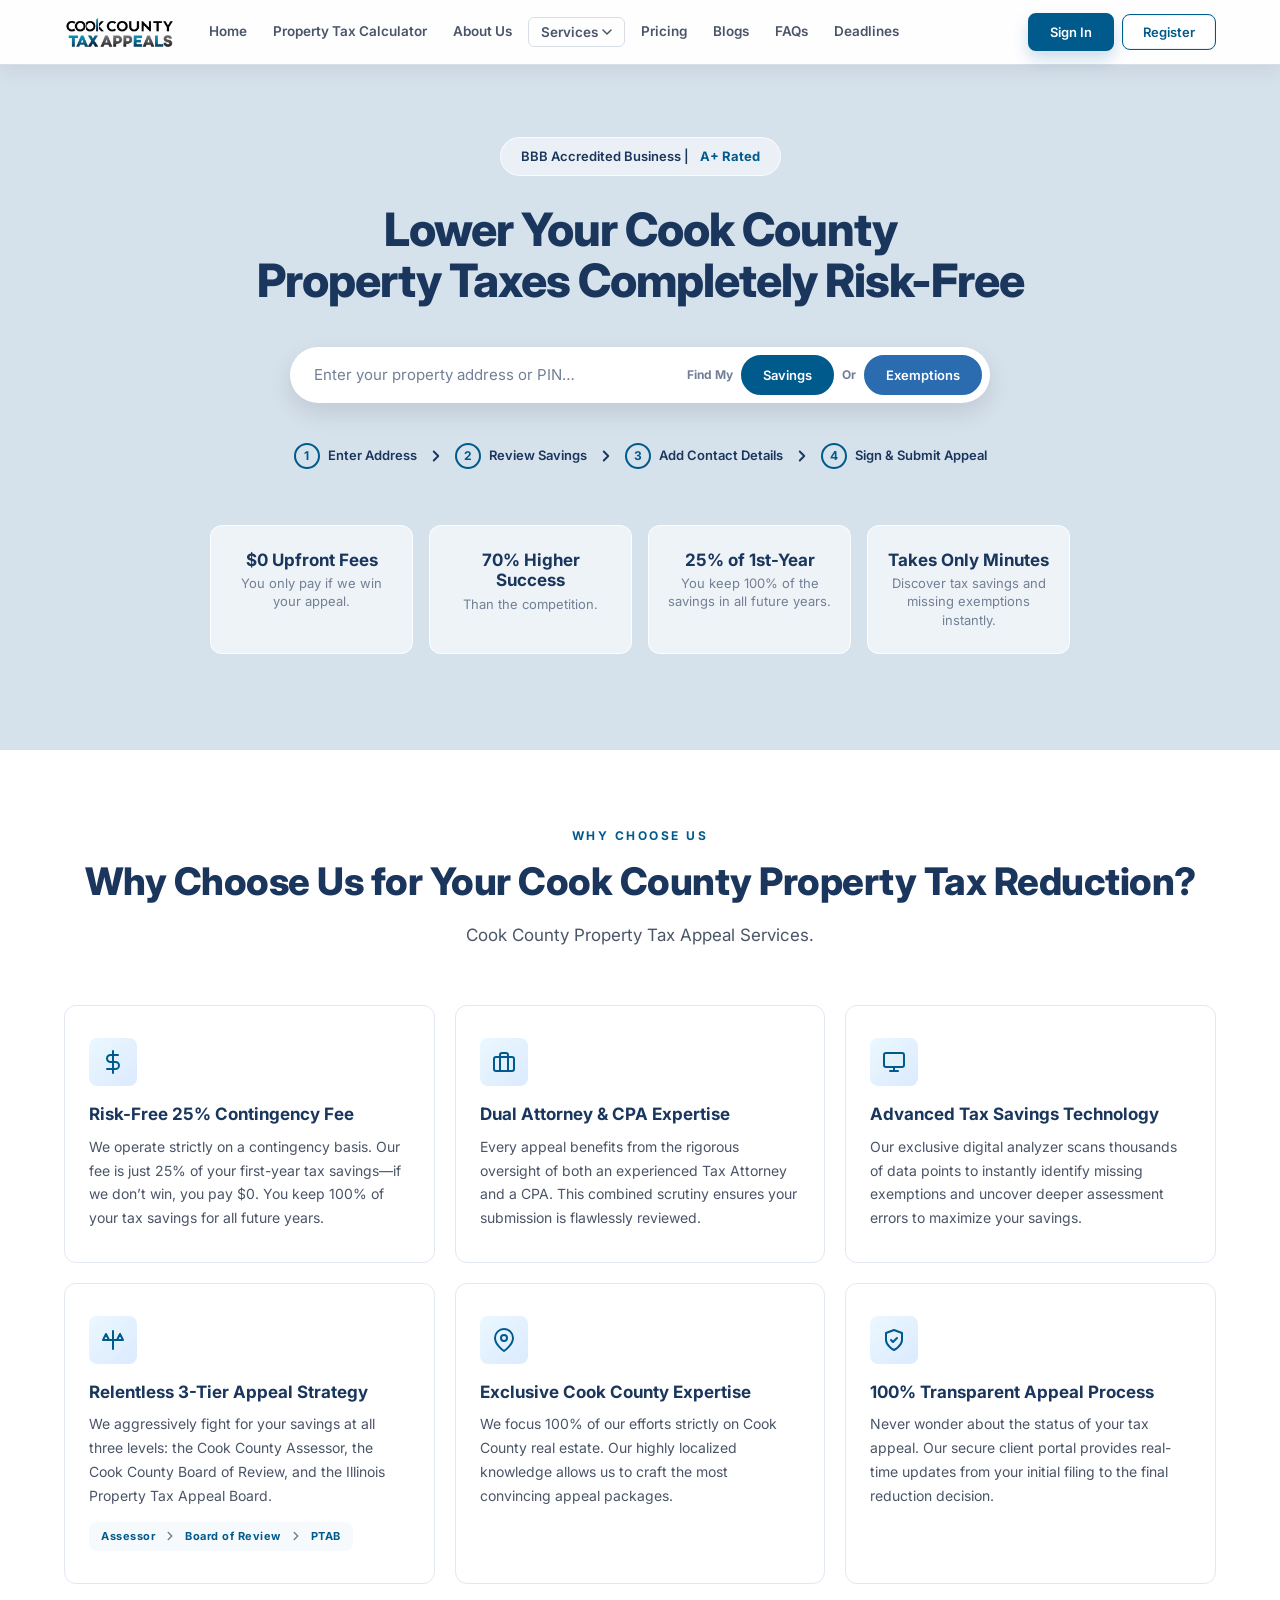
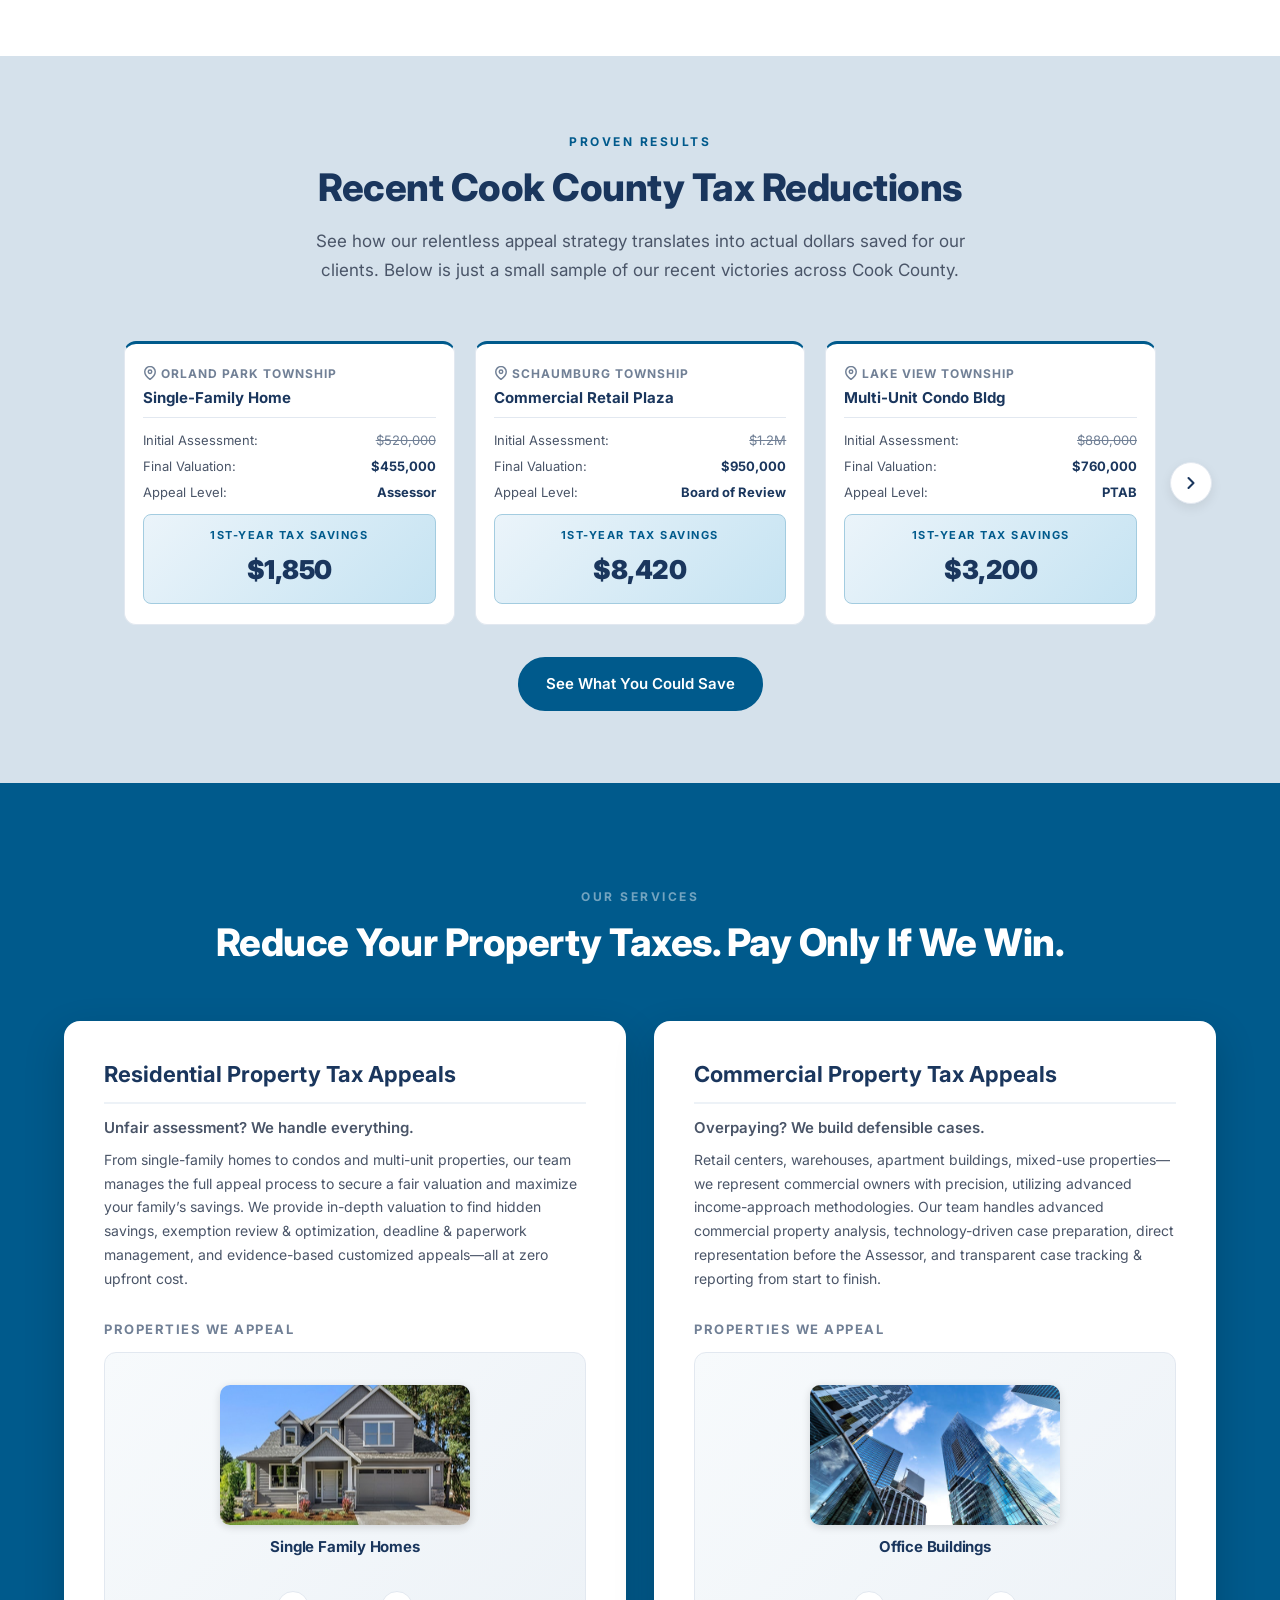
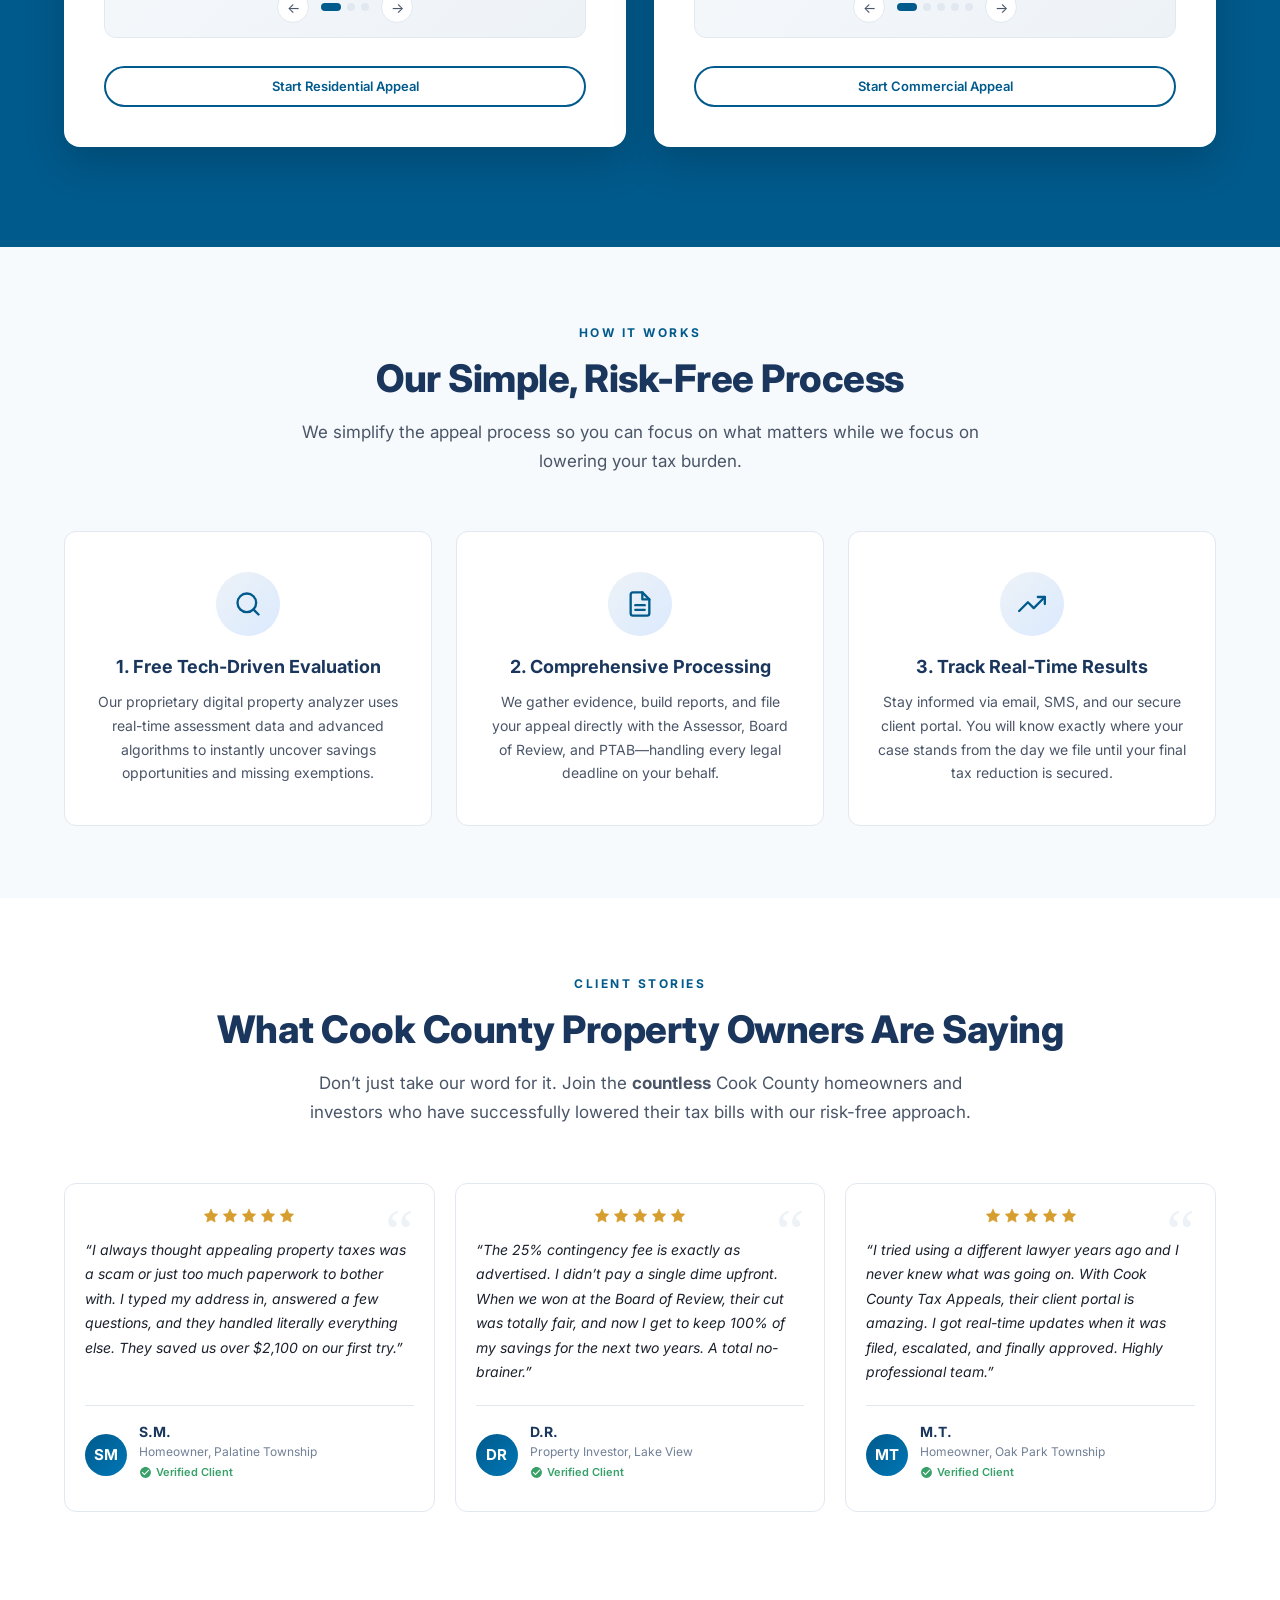
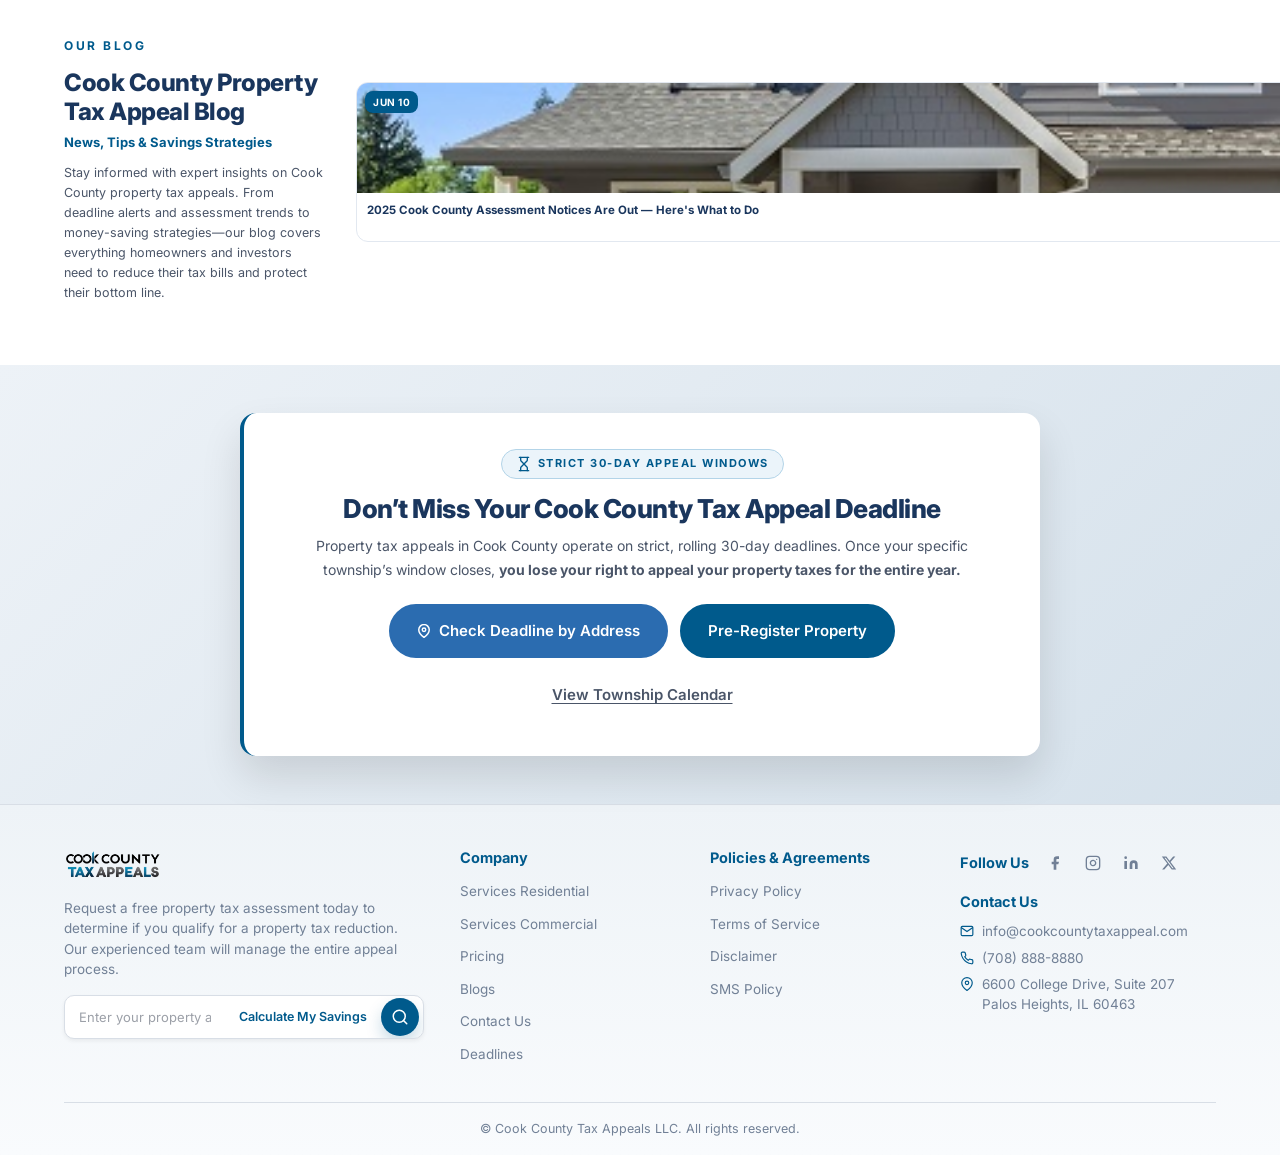
==== Home/HomePage.html @ b47c56a0 "Update homepage design and add new media/page folders" ====
<!DOCTYPE html>
<html lang="en">
<head>
  <meta charset="UTF-8">
  <meta name="viewport" content="width=device-width, initial-scale=1.0">
  <meta name="description" content="Cook County Tax Appeals LLC uses advanced technology and a 3-tier escalation process to secure maximum property tax reductions. Risk-free, 25% contingency fee.">
  <title>Cook County Property Tax Appeals | Risk-Free Tax Reductions</title>

  <!-- Inter font (distinct from DM Sans used on residential page) -->
  <link rel="preconnect" href="https://fonts.googleapis.com">
  <link rel="preconnect" href="https://fonts.gstatic.com" crossorigin>
  <link href="https://fonts.googleapis.com/css2?family=Inter:wght@400;500;600;700;800;900&display=swap" rel="stylesheet">
  <link rel="stylesheet" href="home.css">

  <script type="application/ld+json">
  {
    "@context": "https://schema.org",
    "@type": "LegalService",
    "name": "Cook County Tax Appeals LLC",
    "description": "Expert property tax appeal services exclusively for Cook County, Illinois. We reduce unfair property tax assessments using proprietary technology and a 3-tier appeal strategy.",
    "areaServed": {
      "@type": "AdministrativeArea",
      "name": "Cook County, Illinois"
    },
    "priceRange": "$0 Upfront (25% Contingency)",
    "telephone": "(708) 888-8880",
    "address": {
      "@type": "PostalAddress",
      "streetAddress": "6600 College Drive, Suite 207",
      "addressLocality": "Palos Heights",
      "addressRegion": "IL",
      "postalCode": "60463"
    }
  }
  </script>
</head>
<body>

  <!-- ═══ NAVBAR ═══ -->
  <header class="navbar" id="navbar">
    <div class="navbar-inner">
      <a href="https://www.cookcountytaxappeal.com/" class="navbar-logo">
        <img src="../media/CCTA.webp" alt="Cook County Tax Appeals" />
      </a>
      <button class="navbar-toggle" id="navToggle" aria-label="Toggle navigation">
        <span></span><span></span><span></span>
      </button>
      <nav class="navbar-nav" id="navMenu">
        <a href="https://www.cookcountytaxappeal.com/" class="nav-link">Home</a>
        <a href="https://www.cookcountytaxappeal.com/property-tax-calculator" class="nav-link">Property Tax Calculator</a>
        <a href="https://www.cookcountytaxappeal.com/cook-county-tax-appeal-about-us" class="nav-link">About Us</a>
        <div class="nav-dropdown">
          <button class="nav-link nav-link--dropdown">Services <svg width="10" height="6" viewBox="0 0 10 6" fill="none"><path d="M1 1L5 5L9 1" stroke="currentColor" stroke-width="1.5" stroke-linecap="round" stroke-linejoin="round"/></svg></button>
          <div class="dropdown-menu">
            <a href="https://www.cookcountytaxappeal.com/cook-county-tax-appeal-services-residential">Residential</a>
            <a href="https://www.cookcountytaxappeal.com/cook-county-tax-appeal-services-commercial">Commercial</a>
          </div>
        </div>
        <a href="https://www.cookcountytaxappeal.com/no-upfront-cost-tax-appeals" class="nav-link">Pricing</a>
        <a href="https://www.cookcountytaxappeal.com/property-tax-appeal-blogs" class="nav-link">Blogs</a>
        <a href="https://www.cookcountytaxappeal.com/cook-county-tax-appeal-faqs" class="nav-link">FAQs</a>
        <a href="https://www.cookcountytaxappeal.com/cook-county-property-tax-appeal-deadlines" class="nav-link">Deadlines</a>
      </nav>
      <div class="navbar-auth">
        <a href="https://www.cookcountytaxappeal.com/?auth=login" class="btn btn-signin">Sign In</a>
        <a href="https://www.cookcountytaxappeal.com/appeal" class="btn btn-register">Register</a>
      </div>
    </div>
  </header>

  <main>

    <!-- ═══ HERO ═══ -->
    <section class="hero" aria-labelledby="hero-heading">
      <div class="container">
        <div class="trust-badge">
          BBB Accredited Business&nbsp;|&nbsp;<strong>A+ Rated</strong>
        </div>

        <h1 id="hero-heading">Lower Your Cook County<br>Property Taxes Completely Risk-Free </h1>

        <div class="search-bar">
          <input type="text" placeholder="Enter your property address or PIN…" aria-label="Enter property address or PIN">
          <span class="divider">Find My</span>
          <button class="btn btn-primary" aria-label="Find Savings">Savings</button>
          <span class="divider">Or</span>
          <button class="btn btn-secondary" aria-label="Find Exemptions">Exemptions</button>
        </div>

        <div class="how-it-works-row">
          <div class="step-item"><div class="step-num">1</div> Enter Address</div>
          <div class="step-arrow" aria-hidden="true"><svg width="18" height="18" viewBox="0 0 24 24" fill="none" stroke="currentColor" stroke-width="2.5" stroke-linecap="round" stroke-linejoin="round"><path d="m9 6 6 6-6 6"/></svg></div>
          <div class="step-item"><div class="step-num">2</div> Review Savings</div>
          <div class="step-arrow" aria-hidden="true"><svg width="18" height="18" viewBox="0 0 24 24" fill="none" stroke="currentColor" stroke-width="2.5" stroke-linecap="round" stroke-linejoin="round"><path d="m9 6 6 6-6 6"/></svg></div>
          <div class="step-item"><div class="step-num">3</div> Add Contact Details</div>
          <div class="step-arrow" aria-hidden="true"><svg width="18" height="18" viewBox="0 0 24 24" fill="none" stroke="currentColor" stroke-width="2.5" stroke-linecap="round" stroke-linejoin="round"><path d="m9 6 6 6-6 6"/></svg></div>
          <div class="step-item"><div class="step-num">4</div> Sign &amp; Submit Appeal</div>
        </div>

        <div class="hero-stats">
          <div class="stat-card">
            <h3>$0 Upfront Fees</h3>
            <p>You only pay if we win your appeal.</p>
          </div>
          <div class="stat-card">
            <h3>70% Higher Success</h3>
            <p>Than the competition.</p>
          </div>
          <div class="stat-card">
            <h3>25% of 1st-Year</h3>
            <p>You keep 100% of the savings in all future years.</p>
          </div>
          <div class="stat-card">
            <h3>Takes Only Minutes</h3>
            <p>Discover tax savings and missing exemptions instantly.</p>
          </div>
        </div>
      </div>
    </section>


    <!-- ═══ WHY CHOOSE US ═══ -->
    <section class="why-section section-padding" aria-labelledby="why-heading">
      <div class="container">
        <div class="section-header text-center">
          <div class="section-label">Why Choose Us</div>
          <h2 id="why-heading" class="section-title">Why Choose Us for Your Cook County Property Tax Reduction?</h2>
          <p class="section-subtitle">Cook County Property Tax Appeal Services.</p>
        </div>

        <div class="features-grid">
          <article class="feature-card fade-up">
            <div class="feature-icon"><svg xmlns="http://www.w3.org/2000/svg" width="24" height="24" viewBox="0 0 24 24" fill="none" stroke="currentColor" stroke-width="2" stroke-linecap="round" stroke-linejoin="round"><line x1="12" y1="1" x2="12" y2="23"/><path d="M17 5H9.5a3.5 3.5 0 0 0 0 7h5a3.5 3.5 0 0 1 0 7H6"/></svg></div>
            <h3>Risk-Free 25% Contingency Fee</h3>
            <p>We operate strictly on a contingency basis. Our fee is just 25% of your first-year tax savings—if we don’t win, you pay $0. You keep 100% of your tax savings for all future years.</p>
          </article>

          <article class="feature-card fade-up">
            <div class="feature-icon"><svg xmlns="http://www.w3.org/2000/svg" width="24" height="24" viewBox="0 0 24 24" fill="none" stroke="currentColor" stroke-width="2" stroke-linecap="round" stroke-linejoin="round"><rect x="2" y="7" width="20" height="14" rx="2" ry="2"/><path d="M16 21V5a2 2 0 0 0-2-2h-4a2 2 0 0 0-2 2v16"/></svg></div>
            <h3>Dual Attorney &amp; CPA Expertise</h3>
            <p>Every appeal benefits from the rigorous oversight of both an experienced Tax Attorney and a CPA. This combined scrutiny ensures your submission is flawlessly reviewed.</p>
          </article>

          <article class="feature-card fade-up">
            <div class="feature-icon"><svg xmlns="http://www.w3.org/2000/svg" width="24" height="24" viewBox="0 0 24 24" fill="none" stroke="currentColor" stroke-width="2" stroke-linecap="round" stroke-linejoin="round"><rect x="2" y="3" width="20" height="14" rx="2" ry="2"/><line x1="8" y1="21" x2="16" y2="21"/><line x1="12" y1="17" x2="12" y2="21"/></svg></div>
            <h3>Advanced Tax Savings Technology</h3>
            <p>Our exclusive digital analyzer scans thousands of data points to instantly identify missing exemptions and uncover deeper assessment errors to maximize your savings.</p>
          </article>

          <article class="feature-card fade-up">
            <div class="feature-icon"><svg xmlns="http://www.w3.org/2000/svg" width="24" height="24" viewBox="0 0 24 24" fill="none" stroke="currentColor" stroke-width="2" stroke-linecap="round" stroke-linejoin="round"><path d="M12 3v18"/><path d="M5 12H2l3-6 3 6H5z"/><path d="M19 12h-3l3-6 3 6h-3z"/><path d="M5 12h14"/></svg></div>
            <h3>Relentless 3-Tier Appeal Strategy</h3>
            <p>We aggressively fight for your savings at all three levels: the Cook County Assessor, the Cook County Board of Review, and the Illinois Property Tax Appeal Board.</p>
            <div class="tier-tag">Assessor <span class="arrow"><svg xmlns="http://www.w3.org/2000/svg" width="14" height="14" viewBox="0 0 24 24" fill="none" stroke="currentColor" stroke-width="2.5" stroke-linecap="round" stroke-linejoin="round" style="display:inline;vertical-align:middle;margin:0 2px"><path d="m9 6 6 6-6 6"/></svg></span> Board of Review <span class="arrow"><svg xmlns="http://www.w3.org/2000/svg" width="14" height="14" viewBox="0 0 24 24" fill="none" stroke="currentColor" stroke-width="2.5" stroke-linecap="round" stroke-linejoin="round" style="display:inline;vertical-align:middle;margin:0 2px"><path d="m9 6 6 6-6 6"/></svg></span> PTAB</div>
          </article>

          <article class="feature-card fade-up">
            <div class="feature-icon"><svg xmlns="http://www.w3.org/2000/svg" width="24" height="24" viewBox="0 0 24 24" fill="none" stroke="currentColor" stroke-width="2" stroke-linecap="round" stroke-linejoin="round"><path d="M21 10c0 7-9 13-9 13s-9-6-9-13a9 9 0 0 1 18 0z"/><circle cx="12" cy="10" r="3"/></svg></div>
            <h3>Exclusive Cook County Expertise</h3>
            <p>We focus 100% of our efforts strictly on Cook County real estate. Our highly localized knowledge allows us to craft the most convincing appeal packages.</p>
          </article>

          <article class="feature-card fade-up">
            <div class="feature-icon"><svg xmlns="http://www.w3.org/2000/svg" width="24" height="24" viewBox="0 0 24 24" fill="none" stroke="currentColor" stroke-width="2" stroke-linecap="round" stroke-linejoin="round"><path d="M12 22s8-4 8-10V5l-8-3-8 3v7c0 6 8 10 8 10z"/><path d="m9 12 2 2 4-4"/></svg></div>
            <h3>100% Transparent Appeal Process</h3>
            <p>Never wonder about the status of your tax appeal. Our secure client portal provides real-time updates from your initial filing to the final reduction decision.</p>
          </article>
        </div>
      </div>
    </section>



    <!-- ═══ RECENT WINS ═══ -->
    <section class="wins-section section-padding text-center" aria-labelledby="wins-heading">
      <div class="container">
        <div class="section-header">
          <div class="section-label">Proven Results</div>
          <h2 id="wins-heading" class="section-title">Recent Cook County Tax Reductions</h2>
          <p class="section-subtitle">See how our relentless appeal strategy translates into actual dollars saved for our clients. Below is just a small sample of our recent victories across Cook County.</p>
        </div>

        <div class="wins-carousel" id="winsCarousel">
          <button class="wins-arrow prev" aria-label="Previous results">
            <svg viewBox="0 0 24 24" fill="none" stroke="currentColor" stroke-width="2.5" stroke-linecap="round" stroke-linejoin="round"><path d="m15 18-6-6 6-6"/></svg>
          </button>
          <div class="wins-carousel-viewport">
          <div class="wins-carousel-track">
          <article class="win-card fade-up">
            <div class="win-location"><svg xmlns="http://www.w3.org/2000/svg" width="14" height="14" viewBox="0 0 24 24" fill="none" stroke="currentColor" stroke-width="2.5" stroke-linecap="round" stroke-linejoin="round"><path d="M21 10c0 7-9 13-9 13s-9-6-9-13a9 9 0 0 1 18 0z"/><circle cx="12" cy="10" r="3"/></svg> Orland Park Township</div>
            <h3 class="win-type">Single-Family Home</h3>
            <div class="win-stat-row"><span>Initial Assessment:</span><span class="win-stat-value strike">$520,000</span></div>
            <div class="win-stat-row"><span>Final Valuation:</span><span class="win-stat-value">$455,000</span></div>
            <div class="win-stat-row"><span>Appeal Level:</span><span class="win-stat-value">Assessor</span></div>
            <div class="win-savings">
              <div class="win-savings-label">1st-Year Tax Savings</div>
              <div class="win-savings-amount">$1,850</div>
            </div>
          </article>

          <article class="win-card fade-up">
            <div class="win-location"><svg xmlns="http://www.w3.org/2000/svg" width="14" height="14" viewBox="0 0 24 24" fill="none" stroke="currentColor" stroke-width="2.5" stroke-linecap="round" stroke-linejoin="round"><path d="M21 10c0 7-9 13-9 13s-9-6-9-13a9 9 0 0 1 18 0z"/><circle cx="12" cy="10" r="3"/></svg> Schaumburg Township</div>
            <h3 class="win-type">Commercial Retail Plaza</h3>
            <div class="win-stat-row"><span>Initial Assessment:</span><span class="win-stat-value strike">$1.2M</span></div>
            <div class="win-stat-row"><span>Final Valuation:</span><span class="win-stat-value">$950,000</span></div>
            <div class="win-stat-row"><span>Appeal Level:</span><span class="win-stat-value">Board of Review</span></div>
            <div class="win-savings">
              <div class="win-savings-label">1st-Year Tax Savings</div>
              <div class="win-savings-amount">$8,420</div>
            </div>
          </article>

          <article class="win-card fade-up">
            <div class="win-location"><svg xmlns="http://www.w3.org/2000/svg" width="14" height="14" viewBox="0 0 24 24" fill="none" stroke="currentColor" stroke-width="2.5" stroke-linecap="round" stroke-linejoin="round"><path d="M21 10c0 7-9 13-9 13s-9-6-9-13a9 9 0 0 1 18 0z"/><circle cx="12" cy="10" r="3"/></svg> Lake View Township</div>
            <h3 class="win-type">Multi-Unit Condo Bldg</h3>
            <div class="win-stat-row"><span>Initial Assessment:</span><span class="win-stat-value strike">$880,000</span></div>
            <div class="win-stat-row"><span>Final Valuation:</span><span class="win-stat-value">$760,000</span></div>
            <div class="win-stat-row"><span>Appeal Level:</span><span class="win-stat-value">PTAB</span></div>
            <div class="win-savings">
              <div class="win-savings-label">1st-Year Tax Savings</div>
              <div class="win-savings-amount">$3,200</div>
            </div>
          </article>

          <article class="win-card">
            <div class="win-location"><svg xmlns="http://www.w3.org/2000/svg" width="14" height="14" viewBox="0 0 24 24" fill="none" stroke="currentColor" stroke-width="2.5" stroke-linecap="round" stroke-linejoin="round"><path d="M21 10c0 7-9 13-9 13s-9-6-9-13a9 9 0 0 1 18 0z"/><circle cx="12" cy="10" r="3"/></svg> Palatine Township</div>
            <h3 class="win-type">Townhome</h3>
            <div class="win-stat-row"><span>Initial Assessment:</span><span class="win-stat-value strike">$340,000</span></div>
            <div class="win-stat-row"><span>Final Valuation:</span><span class="win-stat-value">$285,000</span></div>
            <div class="win-stat-row"><span>Appeal Level:</span><span class="win-stat-value">Board of Review</span></div>
            <div class="win-savings">
              <div class="win-savings-label">1st-Year Tax Savings</div>
              <div class="win-savings-amount">$1,540</div>
            </div>
          </article>

          <article class="win-card">
            <div class="win-location"><svg xmlns="http://www.w3.org/2000/svg" width="14" height="14" viewBox="0 0 24 24" fill="none" stroke="currentColor" stroke-width="2.5" stroke-linecap="round" stroke-linejoin="round"><path d="M21 10c0 7-9 13-9 13s-9-6-9-13a9 9 0 0 1 18 0z"/><circle cx="12" cy="10" r="3"/></svg> Evanston Township</div>
            <h3 class="win-type">Industrial Warehouse</h3>
            <div class="win-stat-row"><span>Initial Assessment:</span><span class="win-stat-value strike">$2.1M</span></div>
            <div class="win-stat-row"><span>Final Valuation:</span><span class="win-stat-value">$1.65M</span></div>
            <div class="win-stat-row"><span>Appeal Level:</span><span class="win-stat-value">PTAB</span></div>
            <div class="win-savings">
              <div class="win-savings-label">1st-Year Tax Savings</div>
              <div class="win-savings-amount">$14,200</div>
            </div>
          </article>

          <article class="win-card">
            <div class="win-location"><svg xmlns="http://www.w3.org/2000/svg" width="14" height="14" viewBox="0 0 24 24" fill="none" stroke="currentColor" stroke-width="2.5" stroke-linecap="round" stroke-linejoin="round"><path d="M21 10c0 7-9 13-9 13s-9-6-9-13a9 9 0 0 1 18 0z"/><circle cx="12" cy="10" r="3"/></svg> Worth Township</div>
            <h3 class="win-type">Office Building</h3>
            <div class="win-stat-row"><span>Initial Assessment:</span><span class="win-stat-value strike">$720,000</span></div>
            <div class="win-stat-row"><span>Final Valuation:</span><span class="win-stat-value">$580,000</span></div>
            <div class="win-stat-row"><span>Appeal Level:</span><span class="win-stat-value">Assessor</span></div>
            <div class="win-savings">
              <div class="win-savings-label">1st-Year Tax Savings</div>
              <div class="win-savings-amount">$4,760</div>
            </div>
          </article>

          <article class="win-card">
            <div class="win-location"><svg xmlns="http://www.w3.org/2000/svg" width="14" height="14" viewBox="0 0 24 24" fill="none" stroke="currentColor" stroke-width="2.5" stroke-linecap="round" stroke-linejoin="round"><path d="M21 10c0 7-9 13-9 13s-9-6-9-13a9 9 0 0 1 18 0z"/><circle cx="12" cy="10" r="3"/></svg> Thornton Township</div>
            <h3 class="win-type">Senior Homeowner</h3>
            <div class="win-stat-row"><span>Initial Assessment:</span><span class="win-stat-value strike">$280,000</span></div>
            <div class="win-stat-row"><span>Final Valuation:</span><span class="win-stat-value">$215,000</span></div>
            <div class="win-stat-row"><span>Appeal Level:</span><span class="win-stat-value">Assessor</span></div>
            <div class="win-savings">
              <div class="win-savings-label">1st-Year Tax Savings</div>
              <div class="win-savings-amount">$1,820</div>
            </div>
          </article>

          <article class="win-card">
            <div class="win-location"><svg xmlns="http://www.w3.org/2000/svg" width="14" height="14" viewBox="0 0 24 24" fill="none" stroke="currentColor" stroke-width="2.5" stroke-linecap="round" stroke-linejoin="round"><path d="M21 10c0 7-9 13-9 13s-9-6-9-13a9 9 0 0 1 18 0z"/><circle cx="12" cy="10" r="3"/></svg> Elk Grove Township</div>
            <h3 class="win-type">Mixed-Use Property</h3>
            <div class="win-stat-row"><span>Initial Assessment:</span><span class="win-stat-value strike">$1.5M</span></div>
            <div class="win-stat-row"><span>Final Valuation:</span><span class="win-stat-value">$1.18M</span></div>
            <div class="win-stat-row"><span>Appeal Level:</span><span class="win-stat-value">PTAB</span></div>
            <div class="win-savings">
              <div class="win-savings-label">1st-Year Tax Savings</div>
              <div class="win-savings-amount">$10,680</div>
            </div>
          </article>

          <article class="win-card">
            <div class="win-location"><svg xmlns="http://www.w3.org/2000/svg" width="14" height="14" viewBox="0 0 24 24" fill="none" stroke="currentColor" stroke-width="2.5" stroke-linecap="round" stroke-linejoin="round"><path d="M21 10c0 7-9 13-9 13s-9-6-9-13a9 9 0 0 1 18 0z"/><circle cx="12" cy="10" r="3"/></svg> Riverside Township</div>
            <h3 class="win-type">Luxury Condo</h3>
            <div class="win-stat-row"><span>Initial Assessment:</span><span class="win-stat-value strike">$680,000</span></div>
            <div class="win-stat-row"><span>Final Valuation:</span><span class="win-stat-value">$545,000</span></div>
            <div class="win-stat-row"><span>Appeal Level:</span><span class="win-stat-value">Board of Review</span></div>
            <div class="win-savings">
              <div class="win-savings-label">1st-Year Tax Savings</div>
              <div class="win-savings-amount">$3,840</div>
            </div>
          </article>

          <article class="win-card">
            <div class="win-location"><svg xmlns="http://www.w3.org/2000/svg" width="14" height="14" viewBox="0 0 24 24" fill="none" stroke="currentColor" stroke-width="2.5" stroke-linecap="round" stroke-linejoin="round"><path d="M21 10c0 7-9 13-9 13s-9-6-9-13a9 9 0 0 1 18 0z"/><circle cx="12" cy="10" r="3"/></svg> Lemont Township</div>
            <h3 class="win-type">Vacant Land</h3>
            <div class="win-stat-row"><span>Initial Assessment:</span><span class="win-stat-value strike">$410,000</span></div>
            <div class="win-stat-row"><span>Final Valuation:</span><span class="win-stat-value">$310,000</span></div>
            <div class="win-stat-row"><span>Appeal Level:</span><span class="win-stat-value">Board of Review</span></div>
            <div class="win-savings">
              <div class="win-savings-label">1st-Year Tax Savings</div>
              <div class="win-savings-amount">$2,680</div>
            </div>
          </article>

          <article class="win-card">
            <div class="win-location"><svg xmlns="http://www.w3.org/2000/svg" width="14" height="14" viewBox="0 0 24 24" fill="none" stroke="currentColor" stroke-width="2.5" stroke-linecap="round" stroke-linejoin="round"><path d="M21 10c0 7-9 13-9 13s-9-6-9-13a9 9 0 0 1 18 0z"/><circle cx="12" cy="10" r="3"/></svg> Norwood Park Township</div>
            <h3 class="win-type">Two-Flat</h3>
            <div class="win-stat-row"><span>Initial Assessment:</span><span class="win-stat-value strike">$490,000</span></div>
            <div class="win-stat-row"><span>Final Valuation:</span><span class="win-stat-value">$395,000</span></div>
            <div class="win-stat-row"><span>Appeal Level:</span><span class="win-stat-value">Assessor</span></div>
            <div class="win-savings">
              <div class="win-savings-label">1st-Year Tax Savings</div>
              <div class="win-savings-amount">$2,540</div>
            </div>
          </article>

          <article class="win-card">
            <div class="win-location"><svg xmlns="http://www.w3.org/2000/svg" width="14" height="14" viewBox="0 0 24 24" fill="none" stroke="currentColor" stroke-width="2.5" stroke-linecap="round" stroke-linejoin="round"><path d="M21 10c0 7-9 13-9 13s-9-6-9-13a9 9 0 0 1 18 0z"/><circle cx="12" cy="10" r="3"/></svg> Bloom Township</div>
            <h3 class="win-type">Medical Office</h3>
            <div class="win-stat-row"><span>Initial Assessment:</span><span class="win-stat-value strike">$960,000</span></div>
            <div class="win-stat-row"><span>Final Valuation:</span><span class="win-stat-value">$740,000</span></div>
            <div class="win-stat-row"><span>Appeal Level:</span><span class="win-stat-value">PTAB</span></div>
            <div class="win-savings">
              <div class="win-savings-label">1st-Year Tax Savings</div>
              <div class="win-savings-amount">$6,920</div>
            </div>
          </article>
          </div>
          </div>
          <button class="wins-arrow next" aria-label="Next results">
            <svg viewBox="0 0 24 24" fill="none" stroke="currentColor" stroke-width="2.5" stroke-linecap="round" stroke-linejoin="round"><path d="m9 18 6-6-6-6"/></svg>
          </button>
        </div>

        <a href="https://www.cookcountytaxappeal.com/appeal" class="btn btn-primary">See What You Could Save</a>
      </div>
    </section>


   


    <!-- ═══ SERVICES ═══ -->
    <section class="services-section text-center" aria-labelledby="services-heading">
      <div class="container">
        <div class="section-header">
          <div class="section-label">Our Services</div>
          <h2 id="services-heading" class="section-title">Reduce Your Property Taxes. Pay Only If We Win.</h2>
          <!-- <p class="section-subtitle">No upfront fees. No risk. Just strategic, data-driven results tailored to your property type.</p> -->
        </div>

        <div class="services-grid">
          <div class="service-card fade-up">
            <h3> <a href="https://www.cookcountytaxappeal.com/cook-county-tax-appeal-services-residential">Residential Property Tax Appeals</a></h3>
            <p class="service-intro">Unfair assessment? We handle everything.</p>
            <p>From single-family homes to condos and multi-unit properties, our team manages the full appeal process to secure a fair valuation and maximize your family’s savings. We provide in-depth valuation to find hidden savings, exemption review &amp; optimization, deadline &amp; paperwork management, and evidence-based customized appeals—all at zero upfront cost.</p>

            <div class="property-types">
              <h4>Properties We Appeal</h4>
              <div class="property-carousel" data-carousel="residential">
                <div class="carousel-track">
                  <div class="property-slide">
                    <img src="../media/home.jpeg" alt="Single Family Home" class="property-img" loading="lazy">
                    <span>Single Family Homes</span>
                  </div>
                  <div class="property-slide">
                    <img src="../residentailHouse.jpg" alt="Condos and Townhomes" class="property-img" loading="lazy">
                    <span>Condos &amp; Townhomes</span>
                  </div>
                  <div class="property-slide">
                    <img src="../media/Multi-Unit%20Residential.jpg" alt="Multi-Unit Residential Building" class="property-img" loading="lazy">
                    <span>Multi-Unit Residential</span>
                  </div>
                </div>
                <div class="carousel-nav">
                  <button class="carousel-btn prev" aria-label="Previous">←</button>
                  <div class="carousel-dots"></div>
                  <button class="carousel-btn next" aria-label="Next">→</button>
                </div>
              </div>
            </div>

            <a href="https://www.cookcountytaxappeal.com/appeal" class="btn btn-outline">Start Residential Appeal</a>
          </div>

          <div class="service-card fade-up">
            <h3><a href="https://www.cookcountytaxappeal.com/cook-county-tax-appeal-services-commercial">Commercial Property Tax Appeals</a></h3>
            <p class="service-intro">Overpaying? We build defensible cases.</p>
            <p>Retail centers, warehouses, apartment buildings, mixed-use properties—we represent commercial owners with precision, utilizing advanced income-approach methodologies. Our team handles advanced commercial property analysis, technology-driven case preparation, direct representation before the Assessor, and transparent case tracking &amp; reporting from start to finish.</p>

            <div class="property-types">
              <h4>Properties We Appeal</h4>
              <div class="property-carousel" data-carousel="commercial">
                <div class="carousel-track">
                  <div class="property-slide">
                    <img src="../media/Office%20Buildings.jpg" alt="Office Building" class="property-img" loading="lazy">
                    <span>Office Buildings</span>
                  </div>
                  <div class="property-slide">
                    <img src="../ref1/v4/house3.avif" alt="Retail and Shopping Center" class="property-img" loading="lazy">
                    <span>Retail &amp; Shopping Centers</span>
                  </div>
                  <div class="property-slide">
                    <img src="../media/Industrial%20Properties.jpg" alt="Industrial Property" class="property-img" loading="lazy">
                    <span>Industrial Properties</span>
                  </div>
                  <div class="property-slide">
                    <img src="../media/Multi-Unit%20Residential.jpg" alt="Apartment Building" class="property-img" loading="lazy">
                    <span>Apartment Buildings</span>
                  </div>
                  <div class="property-slide">
                    <img src="../media/indistry.jpg" alt="Mixed-Use Property" class="property-img" loading="lazy">
                    <span>Mixed-Use Properties</span>
                  </div>
                </div>
                <div class="carousel-nav">
                  <button class="carousel-btn prev" aria-label="Previous">←</button>
                  <div class="carousel-dots"></div>
                  <button class="carousel-btn next" aria-label="Next">→</button>
                </div>
              </div>
            </div>

            <a href="https://www.cookcountytaxappeal.com/appeal" class="btn btn-outline">Start Commercial Appeal</a>
          </div>
        </div>
      </div>
    </section>


    <!-- ═══ PROCESS ═══ -->
    <section class="process-section section-padding" aria-labelledby="process-heading">
      <div class="container">
        <div class="section-header text-center">
          <div class="section-label">How It Works</div>
          <h2 id="process-heading" class="section-title">Our Simple, Risk-Free Process</h2>
          <p class="section-subtitle">We simplify the appeal process so you can focus on what matters while we focus on lowering your tax burden.</p>
        </div>

        <div class="process-grid">
          <div class="process-step fade-up">
            <div class="process-icon"><svg xmlns="http://www.w3.org/2000/svg" width="24" height="24" viewBox="0 0 24 24" fill="none" stroke="currentColor" stroke-width="2" stroke-linecap="round" stroke-linejoin="round"><circle cx="11" cy="11" r="8"/><line x1="21" y1="21" x2="16.65" y2="16.65"/></svg></div>
            <h3>1. Free Tech-Driven Evaluation</h3>
            <p>Our proprietary digital property analyzer uses real-time assessment data and advanced algorithms to instantly uncover savings opportunities and missing exemptions.</p>
          </div>
          <div class="process-step fade-up">
            <div class="process-icon"><svg xmlns="http://www.w3.org/2000/svg" width="24" height="24" viewBox="0 0 24 24" fill="none" stroke="currentColor" stroke-width="2" stroke-linecap="round" stroke-linejoin="round"><path d="M14 2H6a2 2 0 0 0-2 2v16a2 2 0 0 0 2 2h12a2 2 0 0 0 2-2V8z"/><polyline points="14 2 14 8 20 8"/><line x1="16" y1="13" x2="8" y2="13"/><line x1="16" y1="17" x2="8" y2="17"/></svg></div>
            <h3>2. Comprehensive Processing</h3>
            <p>We gather evidence, build reports, and file your appeal directly with the Assessor, Board of Review, and PTAB—handling every legal deadline on your behalf.</p>
          </div>
          <div class="process-step fade-up">
            <div class="process-icon"><svg xmlns="http://www.w3.org/2000/svg" width="24" height="24" viewBox="0 0 24 24" fill="none" stroke="currentColor" stroke-width="2" stroke-linecap="round" stroke-linejoin="round"><polyline points="23 6 13.5 15.5 8.5 10.5 1 18"/><polyline points="17 6 23 6 23 12"/></svg></div>
            <h3>3. Track Real-Time Results</h3>
            <p>Stay informed via email, SMS, and our secure client portal. You will know exactly where your case stands from the day we file until your final tax reduction is secured.</p>
          </div>
        </div>
      </div>
    </section>

    <!-- ═══ TESTIMONIALS ═══ -->
    <section class="testimonials-section section-padding text-center" aria-labelledby="testimonials-heading">
      <div class="container">
        <div class="section-header">
          <div class="section-label">Client Stories</div>
          <h2 id="testimonials-heading" class="section-title">What Cook County Property Owners Are Saying</h2>
          <p class="section-subtitle">Don’t just take our word for it. Join the <strong>countless</strong> Cook County homeowners and investors who have successfully lowered their tax bills with our risk-free approach.</p>
        </div>

        <div class="testimonials-grid">
          <article class="testimonial-card fade-up">
            <span class="quote-mark">“</span>
            <div class="stars"><svg xmlns="http://www.w3.org/2000/svg" width="16" height="16" viewBox="0 0 24 24" fill="currentColor" stroke="currentColor" stroke-width="1" stroke-linecap="round" stroke-linejoin="round"><polygon points="12 2 15.09 8.26 22 9.27 17 14.14 18.18 21.02 12 17.77 5.82 21.02 7 14.14 2 9.27 8.91 8.26 12 2"/></svg><svg xmlns="http://www.w3.org/2000/svg" width="16" height="16" viewBox="0 0 24 24" fill="currentColor" stroke="currentColor" stroke-width="1" stroke-linecap="round" stroke-linejoin="round"><polygon points="12 2 15.09 8.26 22 9.27 17 14.14 18.18 21.02 12 17.77 5.82 21.02 7 14.14 2 9.27 8.91 8.26 12 2"/></svg><svg xmlns="http://www.w3.org/2000/svg" width="16" height="16" viewBox="0 0 24 24" fill="currentColor" stroke="currentColor" stroke-width="1" stroke-linecap="round" stroke-linejoin="round"><polygon points="12 2 15.09 8.26 22 9.27 17 14.14 18.18 21.02 12 17.77 5.82 21.02 7 14.14 2 9.27 8.91 8.26 12 2"/></svg><svg xmlns="http://www.w3.org/2000/svg" width="16" height="16" viewBox="0 0 24 24" fill="currentColor" stroke="currentColor" stroke-width="1" stroke-linecap="round" stroke-linejoin="round"><polygon points="12 2 15.09 8.26 22 9.27 17 14.14 18.18 21.02 12 17.77 5.82 21.02 7 14.14 2 9.27 8.91 8.26 12 2"/></svg><svg xmlns="http://www.w3.org/2000/svg" width="16" height="16" viewBox="0 0 24 24" fill="currentColor" stroke="currentColor" stroke-width="1" stroke-linecap="round" stroke-linejoin="round"><polygon points="12 2 15.09 8.26 22 9.27 17 14.14 18.18 21.02 12 17.77 5.82 21.02 7 14.14 2 9.27 8.91 8.26 12 2"/></svg></div>
            <p class="quote-text">“I always thought appealing property taxes was a scam or just too much paperwork to bother with. I typed my address in, answered a few questions, and they handled literally everything else. They saved us over $2,100 on our first try.”</p>
            <div class="client-info">
              <div class="client-avatar">SM</div>
              <div class="client-details">
                <h4>S.M.</h4>
                <p>Homeowner, Palatine Township</p>
                <div class="verified-badge">
                  <svg viewBox="0 0 24 24"><path d="M12 2C6.48 2 2 6.48 2 12s4.48 10 10 10 10-4.48 10-10S17.52 2 12 2zm-2 15l-5-5 1.41-1.41L10 14.17l7.59-7.59L19 8l-9 9z"/></svg>
                  Verified Client
                </div>
              </div>
            </div>
          </article>

          <article class="testimonial-card fade-up">
            <span class="quote-mark">“</span>
            <div class="stars"><svg xmlns="http://www.w3.org/2000/svg" width="16" height="16" viewBox="0 0 24 24" fill="currentColor" stroke="currentColor" stroke-width="1" stroke-linecap="round" stroke-linejoin="round"><polygon points="12 2 15.09 8.26 22 9.27 17 14.14 18.18 21.02 12 17.77 5.82 21.02 7 14.14 2 9.27 8.91 8.26 12 2"/></svg><svg xmlns="http://www.w3.org/2000/svg" width="16" height="16" viewBox="0 0 24 24" fill="currentColor" stroke="currentColor" stroke-width="1" stroke-linecap="round" stroke-linejoin="round"><polygon points="12 2 15.09 8.26 22 9.27 17 14.14 18.18 21.02 12 17.77 5.82 21.02 7 14.14 2 9.27 8.91 8.26 12 2"/></svg><svg xmlns="http://www.w3.org/2000/svg" width="16" height="16" viewBox="0 0 24 24" fill="currentColor" stroke="currentColor" stroke-width="1" stroke-linecap="round" stroke-linejoin="round"><polygon points="12 2 15.09 8.26 22 9.27 17 14.14 18.18 21.02 12 17.77 5.82 21.02 7 14.14 2 9.27 8.91 8.26 12 2"/></svg><svg xmlns="http://www.w3.org/2000/svg" width="16" height="16" viewBox="0 0 24 24" fill="currentColor" stroke="currentColor" stroke-width="1" stroke-linecap="round" stroke-linejoin="round"><polygon points="12 2 15.09 8.26 22 9.27 17 14.14 18.18 21.02 12 17.77 5.82 21.02 7 14.14 2 9.27 8.91 8.26 12 2"/></svg><svg xmlns="http://www.w3.org/2000/svg" width="16" height="16" viewBox="0 0 24 24" fill="currentColor" stroke="currentColor" stroke-width="1" stroke-linecap="round" stroke-linejoin="round"><polygon points="12 2 15.09 8.26 22 9.27 17 14.14 18.18 21.02 12 17.77 5.82 21.02 7 14.14 2 9.27 8.91 8.26 12 2"/></svg></div>
            <p class="quote-text">“The 25% contingency fee is exactly as advertised. I didn’t pay a single dime upfront. When we won at the Board of Review, their cut was totally fair, and now I get to keep 100% of my savings for the next two years. A total no-brainer.”</p>
            <div class="client-info">
              <div class="client-avatar">DR</div>
              <div class="client-details">
                <h4>D.R.</h4>
                <p>Property Investor, Lake View</p>
                <div class="verified-badge">
                  <svg viewBox="0 0 24 24"><path d="M12 2C6.48 2 2 6.48 2 12s4.48 10 10 10 10-4.48 10-10S17.52 2 12 2zm-2 15l-5-5 1.41-1.41L10 14.17l7.59-7.59L19 8l-9 9z"/></svg>
                  Verified Client
                </div>
              </div>
            </div>
          </article>

          <article class="testimonial-card fade-up">
            <span class="quote-mark">“</span>
            <div class="stars"><svg xmlns="http://www.w3.org/2000/svg" width="16" height="16" viewBox="0 0 24 24" fill="currentColor" stroke="currentColor" stroke-width="1" stroke-linecap="round" stroke-linejoin="round"><polygon points="12 2 15.09 8.26 22 9.27 17 14.14 18.18 21.02 12 17.77 5.82 21.02 7 14.14 2 9.27 8.91 8.26 12 2"/></svg><svg xmlns="http://www.w3.org/2000/svg" width="16" height="16" viewBox="0 0 24 24" fill="currentColor" stroke="currentColor" stroke-width="1" stroke-linecap="round" stroke-linejoin="round"><polygon points="12 2 15.09 8.26 22 9.27 17 14.14 18.18 21.02 12 17.77 5.82 21.02 7 14.14 2 9.27 8.91 8.26 12 2"/></svg><svg xmlns="http://www.w3.org/2000/svg" width="16" height="16" viewBox="0 0 24 24" fill="currentColor" stroke="currentColor" stroke-width="1" stroke-linecap="round" stroke-linejoin="round"><polygon points="12 2 15.09 8.26 22 9.27 17 14.14 18.18 21.02 12 17.77 5.82 21.02 7 14.14 2 9.27 8.91 8.26 12 2"/></svg><svg xmlns="http://www.w3.org/2000/svg" width="16" height="16" viewBox="0 0 24 24" fill="currentColor" stroke="currentColor" stroke-width="1" stroke-linecap="round" stroke-linejoin="round"><polygon points="12 2 15.09 8.26 22 9.27 17 14.14 18.18 21.02 12 17.77 5.82 21.02 7 14.14 2 9.27 8.91 8.26 12 2"/></svg><svg xmlns="http://www.w3.org/2000/svg" width="16" height="16" viewBox="0 0 24 24" fill="currentColor" stroke="currentColor" stroke-width="1" stroke-linecap="round" stroke-linejoin="round"><polygon points="12 2 15.09 8.26 22 9.27 17 14.14 18.18 21.02 12 17.77 5.82 21.02 7 14.14 2 9.27 8.91 8.26 12 2"/></svg></div>
            <p class="quote-text">“I tried using a different lawyer years ago and I never knew what was going on. With Cook County Tax Appeals, their client portal is amazing. I got real-time updates when it was filed, escalated, and finally approved. Highly professional team.”</p>
            <div class="client-info">
              <div class="client-avatar">MT</div>
              <div class="client-details">
                <h4>M.T.</h4>
                <p>Homeowner, Oak Park Township</p>
                <div class="verified-badge">
                  <svg viewBox="0 0 24 24"><path d="M12 2C6.48 2 2 6.48 2 12s4.48 10 10 10 10-4.48 10-10S17.52 2 12 2zm-2 15l-5-5 1.41-1.41L10 14.17l7.59-7.59L19 8l-9 9z"/></svg>
                  Verified Client
                </div>
              </div>
            </div>
          </article>
        </div>
      </div>
    </section>

  </main>

    <!-- ═══ BLOG ═══ -->
    <section class="blog-section section-padding" aria-labelledby="blog-heading">
      <div class="container">
        <div class="blog-layout">
          <!-- Left: Title & Description -->
          <div class="blog-intro">
            <div class="section-label">Our Blog</div>
            <h2 id="blog-heading" class="section-title">Cook County Property Tax Appeal Blog</h2>
            <p class="blog-tagline">News, Tips &amp; Savings Strategies</p>
            <p class="blog-description">Stay informed with expert insights on Cook County property tax appeals. From deadline alerts and assessment trends to money-saving strategies—our blog covers everything homeowners and investors need to reduce their tax bills and protect their bottom line.</p>
            <a href="https://www.cookcountytaxappeal.com/blog" class="btn btn-primary blog-see-all-mobile">See All Articles</a>
          </div>

          <!-- Right: Blog Card Carousel -->
          <div class="blog-carousel-wrapper">
            <div class="blog-carousel-header">
              <a href="https://www.cookcountytaxappeal.com/blog" class="btn btn-outline blog-see-all">See All</a>
            </div>

            <div class="blog-carousel" id="blogCarousel">
              <div class="blog-carousel-viewport">
                <div class="blog-carousel-track">

                  <article class="blog-card">
                    <div class="blog-card-img">
                      <img src="../media/home.jpeg" alt="Property tax appeal tips" loading="lazy" />
                      <span class="blog-date-badge">Jun 10</span>
                    </div>
                    <div class="blog-card-body">
                      <h3>2025 Cook County Assessment Notices Are Out — Here's What to Do</h3>
                      <a href="https://www.cookcountytaxappeal.com/blog" class="blog-card-link" aria-label="Read article">
                        <svg viewBox="0 0 24 24" fill="none" stroke="currentColor" stroke-width="2" stroke-linecap="round" stroke-linejoin="round"><path d="M18 13v6a2 2 0 0 1-2 2H5a2 2 0 0 1-2-2V8a2 2 0 0 1 2-2h6"/><polyline points="15 3 21 3 21 9"/><line x1="10" y1="14" x2="21" y2="3"/></svg>
                      </a>
                    </div>
                  </article>

                  <article class="blog-card">
                    <div class="blog-card-img">
                      <img src="../media/home.jpeg" alt="Understanding property values" loading="lazy" />
                      <span class="blog-date-badge">May 22</span>
                    </div>
                    <div class="blog-card-body">
                      <h3>How to Read Your Cook County Property Tax Bill Like a Pro</h3>
                      <a href="https://www.cookcountytaxappeal.com/blog" class="blog-card-link" aria-label="Read article">
                        <svg viewBox="0 0 24 24" fill="none" stroke="currentColor" stroke-width="2" stroke-linecap="round" stroke-linejoin="round"><path d="M18 13v6a2 2 0 0 1-2 2H5a2 2 0 0 1-2-2V8a2 2 0 0 1 2-2h6"/><polyline points="15 3 21 3 21 9"/><line x1="10" y1="14" x2="21" y2="3"/></svg>
                      </a>
                    </div>
                  </article>

                  <article class="blog-card">
                    <div class="blog-card-img">
                      <img src="../media/home.jpeg" alt="Board of review process" loading="lazy" />
                      <span class="blog-date-badge">May 08</span>
                    </div>
                    <div class="blog-card-body">
                      <h3>Board of Review vs. Assessor Appeal: Which Path Is Right for You?</h3>
                      <a href="https://www.cookcountytaxappeal.com/blog" class="blog-card-link" aria-label="Read article">
                        <svg viewBox="0 0 24 24" fill="none" stroke="currentColor" stroke-width="2" stroke-linecap="round" stroke-linejoin="round"><path d="M18 13v6a2 2 0 0 1-2 2H5a2 2 0 0 1-2-2V8a2 2 0 0 1 2-2h6"/><polyline points="15 3 21 3 21 9"/><line x1="10" y1="14" x2="21" y2="3"/></svg>
                      </a>
                    </div>
                  </article>

                  <article class="blog-card">
                    <div class="blog-card-img">
                      <img src="../media/home.jpeg" alt="Senior exemptions guide" loading="lazy" />
                      <span class="blog-date-badge">Apr 14</span>
                    </div>
                    <div class="blog-card-body">
                      <h3>Senior & Veteran Exemptions: Are You Leaving Money on the Table?</h3>
                      <a href="https://www.cookcountytaxappeal.com/blog" class="blog-card-link" aria-label="Read article">
                        <svg viewBox="0 0 24 24" fill="none" stroke="currentColor" stroke-width="2" stroke-linecap="round" stroke-linejoin="round"><path d="M18 13v6a2 2 0 0 1-2 2H5a2 2 0 0 1-2-2V8a2 2 0 0 1 2-2h6"/><polyline points="15 3 21 3 21 9"/><line x1="10" y1="14" x2="21" y2="3"/></svg>
                      </a>
                    </div>
                  </article>

                  <article class="blog-card">
                    <div class="blog-card-img">
                      <img src="../media/home.jpeg" alt="Commercial property taxes" loading="lazy" />
                      <span class="blog-date-badge">Mar 30</span>
                    </div>
                    <div class="blog-card-body">
                      <h3>Commercial Property Owners: 5 Signs You're Overpaying in Cook County</h3>
                      <a href="https://www.cookcountytaxappeal.com/blog" class="blog-card-link" aria-label="Read article">
                        <svg viewBox="0 0 24 24" fill="none" stroke="currentColor" stroke-width="2" stroke-linecap="round" stroke-linejoin="round"><path d="M18 13v6a2 2 0 0 1-2 2H5a2 2 0 0 1-2-2V8a2 2 0 0 1 2-2h6"/><polyline points="15 3 21 3 21 9"/><line x1="10" y1="14" x2="21" y2="3"/></svg>
                      </a>
                    </div>
                  </article>

                  <article class="blog-card">
                    <div class="blog-card-img">
                      <img src="../media/home.jpeg" alt="Tax appeal deadlines" loading="lazy" />
                      <span class="blog-date-badge">Mar 16</span>
                    </div>
                    <div class="blog-card-body">
                      <h3>Township Deadline Calendar: When to File Your 2025 Appeal</h3>
                      <a href="https://www.cookcountytaxappeal.com/blog" class="blog-card-link" aria-label="Read article">
                        <svg viewBox="0 0 24 24" fill="none" stroke="currentColor" stroke-width="2" stroke-linecap="round" stroke-linejoin="round"><path d="M18 13v6a2 2 0 0 1-2 2H5a2 2 0 0 1-2-2V8a2 2 0 0 1 2-2h6"/><polyline points="15 3 21 3 21 9"/><line x1="10" y1="14" x2="21" y2="3"/></svg>
                      </a>
                    </div>
                  </article>

                </div>
              </div>
            </div>

            <div class="blog-carousel-nav">
              <button class="blog-arrow prev" aria-label="Previous posts">
                <svg viewBox="0 0 24 24" fill="none" stroke="currentColor" stroke-width="2.5" stroke-linecap="round" stroke-linejoin="round"><path d="m15 18-6-6 6-6"/></svg>
              </button>
              <button class="blog-arrow next" aria-label="Next posts">
                <svg viewBox="0 0 24 24" fill="none" stroke="currentColor" stroke-width="2.5" stroke-linecap="round" stroke-linejoin="round"><path d="m9 18 6-6-6-6"/></svg>
              </button>
            </div>
          </div>
        </div>
      </div>
    </section>

 <!-- ═══ DEADLINE URGENCY ═══ -->
    <section class="deadline-section" aria-labelledby="deadline-heading">
      <div class="container">
        <article class="deadline-card fade-up">
          <div class="alert-badge"><svg xmlns="http://www.w3.org/2000/svg" width="16" height="16" viewBox="0 0 24 24" fill="none" stroke="currentColor" stroke-width="2" stroke-linecap="round" stroke-linejoin="round"><path d="M5 22h14"/><path d="M5 2h14"/><path d="M17 22v-4.172a2 2 0 0 0-.586-1.414L12 12l-4.414 4.414A2 2 0 0 0 7 17.828V22"/><path d="M7 2v4.172a2 2 0 0 0 .586 1.414L12 12l4.414-4.414A2 2 0 0 0 17 6.172V2"/></svg> Strict 30-Day Appeal Windows</div>
          <h2 id="deadline-heading" class="section-title">Don’t Miss Your Cook County Tax Appeal Deadline</h2>
          <p class="section-subtitle">Property tax appeals in Cook County operate on strict, rolling 30-day deadlines. Once your specific township’s window closes, <strong>you lose your right to appeal your property taxes for the entire year.</strong></p>
          <div class="deadline-actions">
            <a href="#" class="btn btn-secondary"><svg xmlns="http://www.w3.org/2000/svg" width="14" height="14" viewBox="0 0 24 24" fill="none" stroke="currentColor" stroke-width="2.5" stroke-linecap="round" stroke-linejoin="round"><path d="M21 10c0 7-9 13-9 13s-9-6-9-13a9 9 0 0 1 18 0z"/><circle cx="12" cy="10" r="3"/></svg> Check Deadline by Address</a>
            <a href="#" class="btn btn-primary">Pre-Register Property</a>
            <a href="https://www.cookcountytaxappeal.com/cook-county-property-tax-appeal-deadlines" class="btn-text-link">View Township Calendar</a>
          </div>
        </article>
      </div>
    </section>

  <!-- ═══ FOOTER ═══ -->
  <footer class="site-footer">
    <div class="footer-inner">
      <div class="footer-top">
        <!-- Column 1: Brand -->
        <div class="footer-col footer-brand">
          <a href="https://www.cookcountytaxappeal.com/" class="footer-logo">
            <img src="../media/CCTA.webp" alt="Cook County Tax Appeals" />
          </a>
          <p>Request a free property tax assessment today to determine if you qualify for a property tax reduction. Our experienced team will manage the entire appeal process.</p>
          <div class="footer-search">
            <input type="text" placeholder="Enter your property address or PIN" class="footer-search-input" />
            <a href="https://www.cookcountytaxappeal.com/appeal" class="footer-search-btn">Calculate My Savings</a>
            <button class="footer-search-icon" aria-label="Search">
              <svg width="18" height="18" viewBox="0 0 24 24" fill="none" stroke="currentColor" stroke-width="2" stroke-linecap="round" stroke-linejoin="round"><circle cx="11" cy="11" r="8"/><line x1="21" y1="21" x2="16.65" y2="16.65"/></svg>
            </button>
          </div>
        </div>

        <!-- Column 2: Company -->
        <div class="footer-col">
          <h4>Company</h4>
          <ul>
            <li><a href="https://www.cookcountytaxappeal.com/cook-county-tax-appeal-services-residential">Services Residential</a></li>
            <li><a href="https://www.cookcountytaxappeal.com/cook-county-tax-appeal-services-commercial">Services Commercial</a></li>
            <li><a href="https://www.cookcountytaxappeal.com/no-upfront-cost-tax-appeals">Pricing</a></li>
            <li><a href="https://www.cookcountytaxappeal.com/property-tax-appeal-blogs">Blogs</a></li>
            <li><a href="https://www.cookcountytaxappeal.com/contact">Contact Us</a></li>
            <li><a href="https://www.cookcountytaxappeal.com/cook-county-property-tax-appeal-deadlines">Deadlines</a></li>
          </ul>
        </div>

        <!-- Column 3: Policies -->
        <div class="footer-col">
          <h4>Policies &amp; Agreements</h4>
          <ul>
            <li><a href="https://www.cookcountytaxappeal.com/privacy-policy">Privacy Policy</a></li>
            <li><a href="https://www.cookcountytaxappeal.com/terms-service">Terms of Service</a></li>
            <li><a href="https://www.cookcountytaxappeal.com/disclaimer">Disclaimer</a></li>
            <li><a href="https://www.cookcountytaxappeal.com/sms-policy">SMS Policy</a></li>
          </ul>
        </div>

        <!-- Column 4: Contact + Social -->
        <div class="footer-col">
          <div class="footer-social-header">
            <span>Follow Us</span>
            <div class="footer-social">
              <a href="#" aria-label="Facebook"><svg width="16" height="16" viewBox="0 0 24 24" fill="currentColor"><path d="M18 2h-3a5 5 0 00-5 5v3H7v4h3v8h4v-8h3l1-4h-4V7a1 1 0 011-1h3z"/></svg></a>
              <a href="#" aria-label="Instagram"><svg width="16" height="16" viewBox="0 0 24 24" fill="none" stroke="currentColor" stroke-width="2" stroke-linecap="round" stroke-linejoin="round"><rect x="2" y="2" width="20" height="20" rx="5" ry="5"/><path d="M16 11.37A4 4 0 1112.63 8 4 4 0 0116 11.37z"/><line x1="17.5" y1="6.5" x2="17.51" y2="6.5"/></svg></a>
              <a href="#" aria-label="LinkedIn"><svg width="16" height="16" viewBox="0 0 24 24" fill="currentColor"><path d="M16 8a6 6 0 016 6v7h-4v-7a2 2 0 00-2-2 2 2 0 00-2 2v7h-4v-7a6 6 0 016-6zM2 9h4v12H2z"/><circle cx="4" cy="4" r="2"/></svg></a>
              <a href="#" aria-label="X"><svg width="16" height="16" viewBox="0 0 24 24" fill="currentColor"><path d="M18.244 2.25h3.308l-7.227 8.26 8.502 11.24H16.17l-5.214-6.817L4.99 21.75H1.68l7.73-8.835L1.254 2.25H8.08l4.713 6.231zm-1.161 17.52h1.833L7.084 4.126H5.117z"/></svg></a>
            </div>
          </div>
          <h4>Contact Us</h4>
          <ul class="footer-contact">
            <li>
              <svg width="14" height="14" viewBox="0 0 24 24" fill="none" stroke="currentColor" stroke-width="2"><path d="M4 4h16c1.1 0 2 .9 2 2v12c0 1.1-.9 2-2 2H4c-1.1 0-2-.9-2-2V6c0-1.1.9-2 2-2z"/><polyline points="22,6 12,13 2,6"/></svg>
              <a href="mailto:info@cookcountytaxappeal.com">info@cookcountytaxappeal.com</a>
            </li>
            <li>
              <svg width="14" height="14" viewBox="0 0 24 24" fill="none" stroke="currentColor" stroke-width="2"><path d="M22 16.92v3a2 2 0 01-2.18 2 19.79 19.79 0 01-8.63-3.07 19.5 19.5 0 01-6-6 19.79 19.79 0 01-3.07-8.67A2 2 0 014.11 2h3a2 2 0 012 1.72c.127.96.361 1.903.7 2.81a2 2 0 01-.45 2.11L8.09 9.91a16 16 0 006 6l1.27-1.27a2 2 0 012.11-.45c.907.339 1.85.573 2.81.7A2 2 0 0122 16.92z"/></svg>
              <a href="tel:+17088888880">(708) 888-8880</a>
            </li>
            <li>
              <svg width="14" height="14" viewBox="0 0 24 24" fill="none" stroke="currentColor" stroke-width="2"><path d="M21 10c0 7-9 13-9 13s-9-6-9-13a9 9 0 0118 0z"/><circle cx="12" cy="10" r="3"/></svg>
              <a href="https://www.google.com/maps/search/?api=1&amp;query=6600+College+Drive+Suite+207+Palos+Heights+IL+60463">6600 College Drive, Suite 207<br/>Palos Heights, IL 60463</a>
            </li>
          </ul>
        </div>
      </div>

      <div class="footer-bottom">
        <p>&copy; Cook County Tax Appeals LLC. All rights reserved.</p>
      </div>
    </div>
  </footer>

  <script>
  // Mobile nav toggle
  const toggle = document.getElementById('navToggle');
  const menu = document.getElementById('navMenu');
  if (toggle && menu) {
    toggle.addEventListener('click', () => {
      menu.classList.toggle('open');
      toggle.classList.toggle('active');
    });
  }
  // Dropdown toggle
  document.querySelectorAll('.nav-dropdown > button').forEach(btn => {
    btn.addEventListener('click', e => {
      e.currentTarget.parentElement.classList.toggle('open');
    });
  });
  // Close dropdown on outside click
  document.addEventListener('click', e => {
    document.querySelectorAll('.nav-dropdown.open').forEach(dd => {
      if (!dd.contains(e.target)) dd.classList.remove('open');
    });
  });

  // Scroll-reveal animation
  const observer = new IntersectionObserver((entries) => {
    entries.forEach((entry) => {
      if (entry.isIntersecting) {
        entry.target.classList.add('visible');
        observer.unobserve(entry.target);
      }
    });
  }, { threshold: 0.12, rootMargin: '0px 0px -40px 0px' });
  document.querySelectorAll('.fade-up').forEach(el => observer.observe(el));

  // Property type carousels
  document.querySelectorAll('.property-carousel').forEach(carousel => {
    const track = carousel.querySelector('.carousel-track');
    const slides = Array.from(track.querySelectorAll('.property-slide'));
    const dotsContainer = carousel.querySelector('.carousel-dots');
    const prevBtn = carousel.querySelector('.carousel-btn.prev');
    const nextBtn = carousel.querySelector('.carousel-btn.next');
    let current = 0;

    // Build dots
    slides.forEach((_, i) => {
      const dot = document.createElement('button');
      dot.className = 'carousel-dot' + (i === 0 ? ' active' : '');
      dot.setAttribute('aria-label', 'Slide ' + (i + 1));
      dot.addEventListener('click', () => goTo(i));
      dotsContainer.appendChild(dot);
    });

    function goTo(index) {
      current = (index + slides.length) % slides.length;
      track.style.transform = 'translateX(-' + (current * 100) + '%)';
      dotsContainer.querySelectorAll('.carousel-dot').forEach((d, i) => {
        d.classList.toggle('active', i === current);
      });
    }

    prevBtn.addEventListener('click', () => goTo(current - 1));
    nextBtn.addEventListener('click', () => goTo(current + 1));

    // Auto-advance every 4s
    let timer = setInterval(() => goTo(current + 1), 4000);
    carousel.addEventListener('mouseenter', () => clearInterval(timer));
    carousel.addEventListener('mouseleave', () => {
      timer = setInterval(() => goTo(current + 1), 4000);
    });
  });

  // Wins carousel
  (function() {
    const carousel = document.getElementById('winsCarousel');
    if (!carousel) return;
    const viewport = carousel.querySelector('.wins-carousel-viewport');
    const track = carousel.querySelector('.wins-carousel-track');
    const cards = Array.from(track.querySelectorAll('.win-card'));
    const prevBtn = carousel.querySelector('.wins-arrow.prev');
    const nextBtn = carousel.querySelector('.wins-arrow.next');
    const visibleCount = () => window.innerWidth < 768 ? 1 : 3;
    let offset = 0;

    function render() {
      const v = visibleCount();
      const maxOffset = Math.max(0, cards.length - v);
      offset = Math.min(offset, maxOffset);
      offset = Math.max(offset, 0);
      const gap = 20;
      const cardWidth = (viewport.clientWidth - gap * (v - 1)) / v;
      cards.forEach(c => { c.style.minWidth = cardWidth + 'px'; c.style.maxWidth = cardWidth + 'px'; });
      track.style.transform = 'translateX(-' + (offset * (cardWidth + gap)) + 'px)';
      track.style.transition = 'transform 0.4s ease';
      prevBtn.style.display = offset === 0 ? 'none' : 'flex';
      nextBtn.style.display = offset >= maxOffset ? 'none' : 'flex';
    }

    prevBtn.addEventListener('click', () => { offset--; render(); });
    nextBtn.addEventListener('click', () => { offset++; render(); });
    window.addEventListener('resize', render);
    render();
  })();

  // Blog carousel
  (function() {
    const wrapper = document.querySelector('.blog-carousel-wrapper');
    if (!wrapper) return;
    const viewport = wrapper.querySelector('.blog-carousel-viewport');
    const track = wrapper.querySelector('.blog-carousel-track');
    const cards = Array.from(track.querySelectorAll('.blog-card'));
    const prevBtn = wrapper.querySelector('.blog-arrow.prev');
    const nextBtn = wrapper.querySelector('.blog-arrow.next');
    const visibleCount = () => window.innerWidth < 768 ? 1 : 2;
    let offset = 0;

    function render() {
      const v = visibleCount();
      const maxOffset = Math.max(0, cards.length - v);
      offset = Math.min(offset, maxOffset);
      offset = Math.max(offset, 0);
      const gap = 16;
      const cardWidth = (viewport.clientWidth - gap * (v - 1)) / v;
      cards.forEach(c => { c.style.minWidth = cardWidth + 'px'; c.style.maxWidth = cardWidth + 'px'; });
      track.style.transform = 'translateX(-' + (offset * (cardWidth + gap)) + 'px)';
      track.style.transition = 'transform 0.4s ease';
      prevBtn.style.display = offset === 0 ? 'none' : 'flex';
      nextBtn.style.display = offset >= maxOffset ? 'none' : 'flex';
    }

    prevBtn.addEventListener('click', () => { offset--; render(); });
    nextBtn.addEventListener('click', () => { offset++; render(); });
    window.addEventListener('resize', render);
    render();
  })();
  </script>
</body>
</html>
---- Home/home.css ----
/* ============================================================
   Cook County Tax Appeals — Homepage
   Design: Inter font · gradient hero · clean card system
   Distinct from V4 residential (DM Sans / 2-col hero / glass)
   ============================================================ */

/* ── Variables ─────────────────────────────────────────────── */
:root {
  --primary: #005A8C;
  --primary-dark: #004570;
  --primary-light: #0077B6;
  --secondary: #2B6CB0;
  --navy: #1A365D;
  --navy-dark: #0F2640;
  --text: #1A202C;
  --text-secondary: #4A5568;
  --text-muted: #718096;
  --bg-white: #FFFFFF;
  --bg-light: #F7FAFC;
  --bg-cool: #EDF2F7;
  --border: #E2E8F0;
  --border-light: #D8DEE6;
  --accent-red: #E53E3E;
  --accent-green: #38A169;
  --gold: #D69E2E;
  --radius-sm: 8px;
  --radius-md: 12px;
  --radius-lg: 16px;
  --radius-xl: 24px;
  --radius-full: 9999px;
  --shadow-xs: 0 1px 2px rgba(0,0,0,0.05);
  --shadow-sm: 0 2px 4px rgba(0,0,0,0.06);
  --shadow-md: 0 4px 12px rgba(0,0,0,0.08);
  --shadow-lg: 0 10px 24px rgba(0,0,0,0.1);
  --shadow-xl: 0 20px 40px rgba(0,0,0,0.12);
  --nav-height: 64px;
  --transition: 0.2s ease;
}

/* ── Reset & Base ──────────────────────────────────────────── */
*, *::before, *::after { box-sizing: border-box; margin: 0; padding: 0; }

body {
  font-family: 'Inter', -apple-system, BlinkMacSystemFont, 'Segoe UI', sans-serif;
  color: var(--text);
  line-height: 1.6;
  background: #D5E1EB;
  -webkit-font-smoothing: antialiased;
  -moz-osx-font-smoothing: grayscale;
}

h1, h2, h3, h4, h5, h6 { line-height: 1.2; font-weight: 700; }
a { text-decoration: none; color: inherit; transition: color 0.2s; }
ul { list-style: none; }
img { max-width: 100%; height: auto; }

.container { max-width: 1200px; margin: 0 auto; padding: 0 24px; }
.text-center { text-align: center; }

/* ── Section Scaffold ──────────────────────────────────────── */
.section-padding { padding: 72px 0; }
.section-header { margin-bottom: 56px; }

.section-label {
  display: inline-block;
  font-size: 12px;
  font-weight: 700;
  text-transform: uppercase;
  letter-spacing: 2.5px;
  color: var(--primary);
  margin-bottom: 14px;
}

.section-title {
  font-size: 38px;
  font-weight: 800;
  color: var(--navy);
  margin-bottom: 16px;
  letter-spacing: -0.5px;
}

.section-subtitle {
  font-size: 17px;
  color: var(--text-secondary);
  max-width: 680px;
  margin: 0 auto;
  line-height: 1.7;
}

/* ── Buttons ───────────────────────────────────────────────── */
.btn {
  display: inline-flex;
  align-items: center;
  justify-content: center;
  padding: 13px 26px;
  font-family: inherit;
  font-size: 15px;
  font-weight: 600;
  border-radius: var(--radius-full);
  border: 2px solid transparent;
  cursor: pointer;
  transition: all 0.25s ease;
  gap: 8px;
  white-space: nowrap;
}

.btn-primary {
  background: var(--primary);
  color: var(--bg-white);
  border-color: var(--primary);
}
.btn-primary:hover {
  background: var(--primary-dark);
  border-color: var(--primary-dark);
  transform: translateY(-2px);
  box-shadow: 0 6px 20px rgba(0,90,140,0.3);
}

.btn-secondary {
  background: var(--secondary);
  color: var(--bg-white);
  border-color: var(--secondary);
}
.btn-secondary:hover {
  background: var(--navy);
  border-color: var(--navy);
  transform: translateY(-2px);
}

.btn-outline {
  background: transparent;
  color: var(--primary);
  border-color: var(--primary);
}
.btn-outline:hover {
  background: var(--primary);
  color: var(--bg-white);
  transform: translateY(-2px);
}

.btn-outline-white {
  background: transparent;
  color: var(--bg-white);
  border-color: rgba(255,255,255,0.4);
}
.btn-outline-white:hover {
  background: var(--bg-white);
  color: var(--primary);
  transform: translateY(-2px);
}

.btn-text-link {
  color: var(--text-secondary);
  font-size: 15px;
  font-weight: 600;
  text-decoration: underline;
  text-underline-offset: 3px;
  padding: 13px 10px;
  transition: color 0.2s;
  display: inline-block;
}
.btn-text-link:hover { color: var(--primary); }


/* ════════════════════════════════════════════════════════════
   NAVBAR (v4-matched)
   ════════════════════════════════════════════════════════════ */
.navbar {
  position: sticky;
  top: 0;
  z-index: 1000;
  background: rgba(255, 255, 255, 0.96);
  border-bottom: 1px solid var(--border-light);
  box-shadow: 0 8px 18px rgba(10, 35, 55, 0.06);
  backdrop-filter: saturate(1.2) blur(8px);
  -webkit-backdrop-filter: saturate(1.2) blur(8px);
}

.navbar-inner {
  max-width: 1200px;
  margin: 0 auto;
  padding: 0 24px;
  display: flex;
  align-items: center;
  height: var(--nav-height);
  gap: 10px;
}

.navbar-logo {
  flex-shrink: 0;
  margin-right: 12px;
}

.navbar-logo img {
  height: 34px;
  width: auto;
  display: block;
}

/* Nav links */
.navbar-nav {
  display: flex;
  align-items: center;
  gap: 6px;
  flex: 1;
}

.nav-link {
  font-size: 13.5px;
  font-weight: 600;
  color: var(--text-secondary);
  padding: 8px 10px;
  border-radius: 6px;
  white-space: nowrap;
  transition: all var(--transition);
  text-decoration: none;
}

.nav-link:hover {
  color: var(--primary);
  background: var(--bg-light);
  text-decoration: none;
}

/* Dropdown */
.nav-dropdown {
  position: relative;
}

.nav-link--dropdown {
  display: inline-flex;
  align-items: center;
  gap: 4px;
  background: none;
  border: 1.5px solid var(--border-light);
  cursor: pointer;
  font-family: inherit;
  border-radius: 6px;
  padding: 6px 12px;
  font-size: 13.5px;
  font-weight: 600;
  color: var(--text-secondary);
  transition: all var(--transition);
}

.nav-link--dropdown svg {
  transition: transform var(--transition);
}

.nav-dropdown.open .nav-link--dropdown svg {
  transform: rotate(180deg);
}

.dropdown-menu {
  display: none;
  position: absolute;
  top: calc(100% + 6px);
  left: 0;
  background: var(--bg-white);
  border: 1px solid var(--border-light);
  border-radius: var(--radius-md);
  box-shadow: var(--shadow-md);
  min-width: 180px;
  overflow: hidden;
  z-index: 100;
}

.nav-dropdown.open .dropdown-menu {
  display: block;
}

@media (hover: hover) {
  .nav-dropdown:hover .dropdown-menu {
    display: block;
  }
  .nav-dropdown:hover .nav-link--dropdown svg {
    transform: rotate(180deg);
  }
}

.dropdown-menu a {
  display: block;
  padding: 10px 16px;
  font-size: 13.5px;
  font-weight: 500;
  color: var(--text);
  transition: all var(--transition);
  text-decoration: none;
}

.dropdown-menu a:hover {
  background: var(--bg-light);
  color: var(--primary);
  text-decoration: none;
}

/* Auth buttons */
.navbar-auth {
  display: flex;
  align-items: center;
  gap: 8px;
  flex-shrink: 0;
  margin-left: auto;
}

.btn-signin {
  background: var(--primary);
  color: var(--bg-white) !important;
  border-color: var(--primary);
  padding: 7px 20px;
  font-size: 13px;
  border-radius: 8px;
  box-shadow: 0 8px 16px rgba(0, 90, 140, 0.2);
}

.btn-signin:hover {
  background: var(--primary-dark);
  border-color: var(--primary-dark);
  color: var(--bg-white) !important;
  text-decoration: none;
  transform: translateY(-1px);
}

.btn-register {
  background: var(--bg-white);
  color: var(--primary) !important;
  border: 1.5px solid var(--primary);
  padding: 7px 20px;
  font-size: 13px;
  border-radius: 8px;
  box-shadow: inset 0 0 0 1px rgba(0, 90, 140, 0.08);
}

.btn-register:hover {
  background: var(--primary);
  color: var(--bg-white) !important;
  text-decoration: none;
  transform: translateY(-1px);
}

/* Hamburger — hidden on desktop */
.navbar-toggle {
  display: none;
  flex-direction: column;
  gap: 5px;
  background: none;
  border: none;
  cursor: pointer;
  padding: 4px;
}

.navbar-toggle span {
  display: block;
  width: 22px;
  height: 2px;
  background: var(--text);
  border-radius: 2px;
  transition: all var(--transition);
}

.navbar-toggle.active span:nth-child(1) {
  transform: rotate(45deg) translate(5px, 5px);
}

.navbar-toggle.active span:nth-child(2) {
  opacity: 0;
}

.navbar-toggle.active span:nth-child(3) {
  transform: rotate(-45deg) translate(5px, -5px);
}


/* ════════════════════════════════════════════════════════════
   HERO — full-width gradient, centered (distinct from V4)
   ════════════════════════════════════════════════════════════ */
.hero {
  background: transparent;
  padding: 72px 0 96px;
  text-align: center;
  position: relative;
  overflow: hidden;
}

/* Subtle radial glow */
.hero::after {
  display: none;
}

.hero .container { position: relative; z-index: 1; }

.trust-badge {
  display: inline-flex;
  align-items: center;
  gap: 8px;
  background: rgba(255,255,255,0.5);
  border: 1px solid rgba(255,255,255,0.7);
  padding: 8px 20px;
  border-radius: var(--radius-full);
  font-size: 13px;
  font-weight: 600;
  color: var(--navy);
  margin-bottom: 28px;
}
.trust-badge strong { color: var(--primary); }

.hero h1 {
  font-size: 46px;
  font-weight: 800;
  color: var(--navy);
  max-width: 780px;
  margin: 0 auto 40px;
  letter-spacing: -1px;
  line-height: 1.12;
}

/* Search bar */
.search-bar {
  background: var(--bg-white);
  padding: 8px 8px 8px 24px;
  border-radius: var(--radius-full);
  display: flex;
  align-items: center;
  box-shadow: var(--shadow-lg);
  max-width: 700px;
  margin: 0 auto 40px;
}

.search-bar input {
  flex: 1;
  border: none;
  outline: none;
  font-size: 15px;
  font-family: inherit;
  background: transparent;
  color: var(--text);
  min-width: 0;
}
.search-bar input::placeholder { color: var(--text-muted); }

.search-bar .divider {
  font-size: 12px;
  font-weight: 700;
  color: var(--text-muted);
  margin: 0 8px;
  white-space: nowrap;
}

.search-bar .btn { padding: 10px 20px; font-size: 13px; }

/* How-it-works row */
.how-it-works-row {
  display: flex;
  justify-content: center;
  align-items: center;
  gap: 10px;
  margin-bottom: 56px;
  flex-wrap: wrap;
}

.step-item {
  display: flex;
  align-items: center;
  gap: 8px;
  font-size: 13px;
  font-weight: 600;
  color: var(--navy);
}

.step-num {
  width: 26px;
  height: 26px;
  background: transparent;
  border: 2px solid var(--primary);
  border-radius: 50%;
  display: flex;
  align-items: center;
  justify-content: center;
  font-size: 12px;
  font-weight: 700;
  color: var(--primary);
  flex-shrink: 0;
}

.step-arrow {
  color: var(--text-muted);
  display: flex;
  align-items: center;
  font-size: 18px;
  font-weight: 400;
}

.step-arrow svg {
  width: 18px;
  height: 18px;
  stroke: var(--navy);
  stroke-width: 2.5;
}

/* Hero stat cards */
.hero-stats {
  display: grid;
  grid-template-columns: repeat(4, 1fr);
  gap: 16px;
  max-width: 860px;
  margin: 0 auto;
}

.stat-card {
  background: rgba(255,255,255,0.6);
  border: 1px solid rgba(255,255,255,0.8);
  padding: 24px 16px;
  border-radius: var(--radius-md);
  text-align: center;
  transition: background 0.3s, border-color 0.3s;
}
.stat-card:hover {
  background: rgba(255,255,255,0.85);
  border-color: rgba(255,255,255,1);
}

.stat-card h3 {
  font-size: 17px;
  font-weight: 700;
  color: var(--navy);
  margin-bottom: 4px;
}
.stat-card p {
  font-size: 13px;
  color: var(--text-muted);
  margin: 0;
  line-height: 1.4;
}


/* ════════════════════════════════════════════════════════════
   WHY CHOOSE US
   ════════════════════════════════════════════════════════════ */
.why-section { background: var(--bg-white); }

.features-grid {
  display: grid;
  grid-template-columns: repeat(3, 1fr);
  gap: 20px;
}

.feature-card {
  background: var(--bg-white);
  border: 1px solid var(--border);
  border-radius: var(--radius-md);
  padding: 32px 24px;
  transition: all 0.3s ease;
  position: relative;
  overflow: hidden;
}

/* Accent bar on hover — clean, no glassmorphism */
.feature-card::after {
  content: '';
  position: absolute;
  left: 0;
  top: 0;
  width: 3px;
  height: 0;
  background: linear-gradient(to bottom, var(--primary-light), var(--primary));
  transition: height 0.35s ease;
  border-radius: 0 2px 2px 0;
}

.feature-card:hover {
  border-color: rgba(0,90,140,0.2);
  box-shadow: var(--shadow-lg);
  transform: translateY(-4px);
}
.feature-card:hover::after { height: 100%; }

.feature-icon {
  width: 48px;
  height: 48px;
  background: linear-gradient(135deg, #EBF8FF, #DBEAFE);
  border-radius: var(--radius-sm);
  display: flex;
  align-items: center;
  justify-content: center;
  margin-bottom: 18px;
  color: var(--primary);
}

.feature-icon svg {
  width: 24px;
  height: 24px;
  stroke: var(--primary);
  flex-shrink: 0;
}

.feature-card h3 {
  font-size: 17px;
  color: var(--navy);
  margin-bottom: 10px;
  font-weight: 700;
}

.feature-card p {
  font-size: 14px;
  color: var(--text-secondary);
  line-height: 1.7;
  margin: 0;
}

.tier-tag {
  display: inline-flex;
  align-items: center;
  gap: 6px;
  margin-top: 14px;
  font-size: 11px;
  font-weight: 700;
  color: var(--primary);
  background: var(--bg-light);
  padding: 6px 12px;
  border-radius: var(--radius-sm);
  letter-spacing: 0.5px;
}
.tier-tag .arrow {
  color: var(--text-muted);
  display: inline-flex;
  align-items: center;
}

.tier-tag .arrow svg {
  width: 14px;
  height: 14px;
  stroke: var(--text-muted);
}


/* ════════════════════════════════════════════════════════════
   DEADLINE URGENCY
   ════════════════════════════════════════════════════════════ */
.deadline-section {
  background: linear-gradient(135deg, #EDF2F7 0%, #D5E1EB 100%);
  padding: 48px 0;
}

.deadline-card {
  background: var(--bg-white);
  max-width: 800px;
  margin: 0 auto;
  padding: 36px 40px;
  border-radius: var(--radius-lg);
  box-shadow: var(--shadow-xl);
  border-left: 4px solid var(--primary);
  text-align: center;
}

.alert-badge {
  display: inline-flex;
  align-items: center;
  gap: 6px;
  background: #EBF4FA;
  color: var(--primary);
  padding: 5px 14px;
  border-radius: var(--radius-full);
  font-size: 11px;
  font-weight: 700;
  text-transform: uppercase;
  letter-spacing: 1.5px;
  margin-bottom: 14px;
  border: 1px solid #B3D4E8;
}

.alert-badge svg {
  width: 16px;
  height: 16px;
  stroke: var(--primary);
  flex-shrink: 0;
}

.deadline-card .section-title { font-size: 26px; color: var(--navy); margin-bottom: 10px; }
.deadline-card .section-subtitle { margin-bottom: 0; font-size: 14px; }

.deadline-actions {
  display: flex;
  justify-content: center;
  align-items: center;
  gap: 12px;
  flex-wrap: wrap;
  margin-top: 22px;
}


/* ════════════════════════════════════════════════════════════
   SERVICES
   ════════════════════════════════════════════════════════════ */
.services-section {
  background: var(--primary);
  padding: 100px 0;
  position: relative;
}

.services-section .section-label { color: rgba(255,255,255,0.45); }
.services-section .section-title { color: var(--bg-white); }
.services-section .section-subtitle { color: rgba(255,255,255,0.65); }

.services-grid {
  display: grid;
  grid-template-columns: 1fr 1fr;
  gap: 28px;
  margin-top: 48px;
  align-items: stretch;
}

.service-card {
  background: var(--bg-white);
  padding: 40px;
  border-radius: var(--radius-lg);
  box-shadow: 0 16px 40px rgba(0,0,0,0.18);
  display: flex;
  flex-direction: column;
  text-align: left;
  transition: transform 0.3s ease, box-shadow 0.3s ease;
  height: 100%;
  min-width: 0;
  overflow: hidden;
}
.service-card:hover {
  transform: translateY(-6px);
  box-shadow: 0 24px 50px rgba(0,0,0,0.22);
}

.service-card h3 {
  font-size: 22px;
  color: var(--navy);
  margin-bottom: 12px;
  padding-bottom: 14px;
  border-bottom: 2px solid var(--bg-cool);
}

.service-intro {
  font-size: 15px;
  font-weight: 600;
  color: var(--text-secondary);
  margin-bottom: 8px;
}

.service-card > p:not(.service-intro) {
  font-size: 14px;
  color: var(--text-secondary);
  margin-bottom: 12px;
  line-height: 1.7;
}

.service-list { margin: 8px 0 28px; flex-grow: 1; }

.service-list li {
  margin-bottom: 10px;
  padding-left: 26px;
  position: relative;
  font-size: 14px;
  color: var(--text-secondary);
  line-height: 1.5;
}
.service-list li::before {
  content: '\2713';
  position: absolute;
  left: 0;
  color: var(--accent-green);
  font-weight: 800;
  font-size: 13px;
}

/* ── Property Type Carousel ── */
.property-types {
  margin: 20px 0 28px;
  flex-grow: 1;
  min-width: 0;
  overflow: hidden;
}

.property-types h4 {
  font-size: 13px;
  font-weight: 700;
  text-transform: uppercase;
  letter-spacing: 1.5px;
  color: var(--text-muted);
  margin-bottom: 14px;
}

.property-carousel {
  position: relative;
  overflow: hidden;
  border-radius: var(--radius-md);
  background: linear-gradient(135deg, var(--bg-light), var(--bg-cool));
  border: 1px solid var(--border);
  width: 100%;
  max-width: 100%;
}

.carousel-track {
  display: flex;
  transition: transform 0.4s cubic-bezier(0.25, 0.46, 0.45, 0.94);
}

.property-slide {
  min-width: 100%;
  padding: 32px 24px;
  min-height: 120px;
  display: flex;
  flex-direction: column;
  align-items: center;
  justify-content: center;
  gap: 10px;
  text-align: center;
}

.property-img {
  width: 250px;
  height: 140px;
  object-fit: cover;
  border-radius: 10px;
  box-shadow: 0 2px 8px rgba(0,0,0,0.14);
}

.property-slide span {
  font-size: 15px;
  font-weight: 700;
  color: var(--navy);
  letter-spacing: -0.2px;
}

.carousel-nav {
  display: flex;
  align-items: center;
  justify-content: center;
  gap: 12px;
  padding: 0 16px 14px;
}

.carousel-btn {
  width: 32px;
  height: 32px;
  border-radius: 50%;
  border: 1px solid var(--border);
  background: var(--bg-white);
  color: var(--text-secondary);
  font-size: 14px;
  cursor: pointer;
  display: flex;
  align-items: center;
  justify-content: center;
  transition: all 0.2s ease;
  font-family: inherit;
}
.carousel-btn:hover {
  background: var(--primary);
  color: var(--bg-white);
  border-color: var(--primary);
}

.carousel-dots {
  display: flex;
  gap: 6px;
  align-items: center;
}

.carousel-dot {
  width: 8px;
  height: 8px;
  border-radius: 50%;
  border: none;
  background: var(--border);
  cursor: pointer;
  padding: 0;
  transition: all 0.25s ease;
}
.carousel-dot.active {
  background: var(--primary);
  width: 20px;
  border-radius: 4px;
}


/* ════════════════════════════════════════════════════════════
   PROCESS
   ════════════════════════════════════════════════════════════ */
.process-section { background: var(--bg-light); }

.process-grid {
  display: grid;
  grid-template-columns: repeat(3, 1fr);
  gap: 24px;
}

.process-step {
  background: var(--bg-white);
  padding: 40px 28px;
  border-radius: var(--radius-md);
  text-align: center;
  border: 1px solid var(--border);
  transition: all 0.3s ease;
}
.process-step:hover {
  border-color: var(--primary);
  box-shadow: var(--shadow-lg);
  transform: translateY(-4px);
}

.process-icon {
  width: 64px;
  height: 64px;
  background: linear-gradient(135deg, var(--bg-cool), #DBEAFE);
  border-radius: 50%;
  display: flex;
  align-items: center;
  justify-content: center;
  margin: 0 auto 20px;
  color: var(--primary);
}

.process-icon svg {
  width: 28px;
  height: 28px;
  stroke: var(--primary);
  flex-shrink: 0;
}

.process-step h3 {
  font-size: 18px;
  color: var(--navy);
  margin-bottom: 12px;
}

.process-step p {
  font-size: 14px;
  color: var(--text-secondary);
  line-height: 1.7;
}


/* ════════════════════════════════════════════════════════════
   RECENT WINS
   ════════════════════════════════════════════════════════════ */
.wins-section { background: transparent; }

/* Wins carousel wrapper */
.wins-carousel {
  position: relative;
  max-width: 1200px;
  margin: 0 auto 32px;
  padding: 0 60px;
}

.wins-carousel-viewport {
  overflow: hidden;
}

.wins-carousel-track {
  display: flex;
  gap: 20px;
}

.wins-carousel-track .win-card {
  flex-shrink: 0;
}

/* Big prev / next arrow buttons */
.wins-arrow {
  position: absolute;
  top: 50%;
  transform: translateY(-50%);
  width: 42px;
  height: 42px;
  border-radius: 50%;
  background: var(--bg-white);
  border: 1px solid var(--border);
  box-shadow: var(--shadow-md);
  display: flex;
  align-items: center;
  justify-content: center;
  cursor: pointer;
  z-index: 2;
  transition: all 0.25s ease;
  color: var(--navy);
}
.wins-arrow:hover {
  background: var(--primary);
  color: var(--bg-white);
  border-color: var(--primary);
  box-shadow: var(--shadow-lg);
}
.wins-arrow svg { width: 20px; height: 20px; stroke: currentColor; }
.wins-arrow.prev { left: 4px; }
.wins-arrow.next { right: 4px; }

/* Fallback grid for legacy */
.wins-grid {
  display: grid;
  grid-template-columns: repeat(3, 1fr);
  gap: 20px;
  text-align: left;
  margin-bottom: 48px;
}

.win-card {
  background: var(--bg-white);
  border-radius: var(--radius-md);
  padding: 20px 18px;
  border: 1px solid var(--border);
  border-top: 3px solid var(--primary);
  transition: all 0.3s ease;
  text-align: left;
}
.win-card:hover {
  box-shadow: var(--shadow-lg);
  transform: translateY(-4px);
}

.win-location {
  font-size: 12px;
  color: var(--text-muted);
  font-weight: 700;
  text-transform: uppercase;
  letter-spacing: 1px;
  margin-bottom: 6px;
  display: flex;
  align-items: center;
  gap: 4px;
}

.win-location svg {
  flex-shrink: 0;
  stroke: var(--text-muted);
}

.win-type {
  font-size: 15px;
  color: var(--navy);
  font-weight: 700;
  margin-bottom: 12px;
  padding-bottom: 10px;
  border-bottom: 1px solid var(--border);
}

.win-stat-row {
  display: flex;
  justify-content: space-between;
  margin-bottom: 5px;
  font-size: 13px;
  color: var(--text-secondary);
}

.win-stat-value { font-weight: 700; color: var(--navy); }
.win-stat-value.strike {
  text-decoration: line-through;
  color: var(--text-muted);
  font-weight: 400;
}

.win-savings {
  background: linear-gradient(135deg, #EBF4FA, #C5E3F2);
  border: 1px solid #A3CCE0;
  padding: 12px;
  border-radius: var(--radius-sm);
  text-align: center;
  margin-top: 12px;
}

.win-savings-label {
  font-size: 11px;
  color: var(--primary);
  font-weight: 700;
  text-transform: uppercase;
  letter-spacing: 1.5px;
  margin-bottom: 4px;
}

.win-savings-amount {
  font-size: 26px;
  font-weight: 900;
  color: var(--navy);
  letter-spacing: -0.5px;
}


/* ════════════════════════════════════════════════════════════
   TESTIMONIALS
   ════════════════════════════════════════════════════════════ */
.testimonials-section { background: var(--bg-white); }

.testimonials-grid {
  display: grid;
  grid-template-columns: repeat(3, 1fr);
  gap: 20px;
  text-align: left;
}

.testimonial-card {
  background: var(--bg-white);
  border: 1px solid var(--border);
  border-radius: var(--radius-md);
  padding: 24px 20px;
  display: flex;
  flex-direction: column;
  position: relative;
  transition: all 0.3s ease;
}
.testimonial-card:hover {
  box-shadow: var(--shadow-lg);
  transform: translateY(-4px);
}

.quote-mark {
  position: absolute;
  top: 16px;
  right: 20px;
  font-size: 64px;
  color: var(--bg-cool);
  font-family: Georgia, 'Times New Roman', serif;
  line-height: 1;
  pointer-events: none;
  user-select: none;
}

.stars {
  display: flex;
  align-items: center;
  justify-content: center;
  gap: 3px;
  margin-bottom: 14px;
}

.stars svg {
  width: 16px;
  height: 16px;
  fill: var(--gold);
  stroke: var(--gold);
}

.quote-text {
  font-size: 14px;
  color: var(--text);
  line-height: 1.75;
  font-style: italic;
  margin-bottom: 20px;
  flex-grow: 1;
  position: relative;
  z-index: 1;
}

.client-info {
  display: flex;
  align-items: center;
  gap: 12px;
  border-top: 1px solid var(--border);
  padding-top: 18px;
}

.client-avatar {
  width: 42px;
  height: 42px;
  background: linear-gradient(135deg, var(--primary), var(--primary-light));
  color: var(--bg-white);
  border-radius: 50%;
  display: flex;
  align-items: center;
  justify-content: center;
  font-weight: 700;
  font-size: 15px;
  flex-shrink: 0;
}

.client-details h4 {
  font-size: 14px;
  color: var(--navy);
  margin-bottom: 1px;
}
.client-details p {
  font-size: 12px;
  color: var(--text-muted);
  margin: 0;
}

.verified-badge {
  display: inline-flex;
  align-items: center;
  gap: 4px;
  color: var(--accent-green);
  font-size: 11px;
  font-weight: 600;
  margin-top: 3px;
}
.verified-badge svg { width: 13px; height: 13px; fill: currentColor; }


/* ════════════════════════════════════════════════════════════
   BLOG SECTION
   ════════════════════════════════════════════════════════════ */
.blog-section {
  background: var(--bg-white);
  padding: 48px 0;
}

.blog-layout {
  display: grid;
  grid-template-columns: 260px 1fr;
  gap: 32px;
  align-items: start;
  text-align: left;
}

.blog-intro .section-label { text-align: left; }
.blog-intro .section-title {
  text-align: left;
  margin-bottom: 6px;
  font-size: 24px;
  line-height: 1.2;
}

.blog-tagline {
  font-size: 13px;
  font-weight: 700;
  color: var(--primary);
  margin-bottom: 10px;
}

.blog-description {
  font-size: 12.5px;
  color: var(--text-secondary);
  line-height: 1.6;
  margin-bottom: 14px;
}

.blog-see-all-mobile { display: none; }

.blog-carousel-wrapper { position: relative; }

.blog-carousel-header {
  display: flex;
  justify-content: flex-end;
  margin-bottom: 10px;
}

.btn-outline {
  display: inline-flex;
  align-items: center;
  gap: 6px;
  padding: 8px 24px;
  font-size: 13px;
  font-weight: 600;
  color: var(--primary);
  background: transparent;
  border: 2px solid var(--primary);
  border-radius: var(--radius-full);
  cursor: pointer;
  transition: all var(--transition);
  text-decoration: none;
}
.btn-outline:hover {
  background: var(--primary);
  color: var(--bg-white);
}

.blog-carousel { position: relative; }

.blog-carousel-viewport {
  overflow: hidden;
}

.blog-carousel-track {
  display: flex;
  gap: 16px;
}

.blog-card {
  flex-shrink: 0;
  background: var(--bg-white);
  border-radius: var(--radius-md);
  border: 1px solid var(--border);
  overflow: hidden;
  transition: all 0.3s ease;
}
.blog-card:hover {
  box-shadow: var(--shadow-lg);
  transform: translateY(-4px);
}

.blog-card-img {
  position: relative;
  width: 100%;
  height: 110px;
  overflow: hidden;
}
.blog-card-img img {
  width: 100%;
  height: 100%;
  object-fit: cover;
}

.blog-date-badge {
  position: absolute;
  top: 8px;
  left: 8px;
  background: var(--primary);
  color: var(--bg-white);
  font-size: 10px;
  font-weight: 700;
  padding: 3px 8px;
  border-radius: var(--radius-sm);
  text-transform: uppercase;
  letter-spacing: 0.5px;
}

.blog-card-body {
  padding: 10px;
  display: flex;
  justify-content: space-between;
  align-items: flex-start;
  gap: 8px;
}

.blog-card-body h3 {
  font-size: 11.5px;
  font-weight: 700;
  color: var(--navy);
  line-height: 1.35;
  margin: 0;
}

.blog-card-link {
  flex-shrink: 0;
  width: 28px;
  height: 28px;
  border-radius: 50%;
  border: 1px solid var(--border);
  display: flex;
  align-items: center;
  justify-content: center;
  color: var(--primary);
  transition: all var(--transition);
}
.blog-card-link:hover {
  background: var(--primary);
  color: var(--bg-white);
  border-color: var(--primary);
}
.blog-card-link svg {
  width: 13px;
  height: 13px;
}

/* Blog carousel navigation */
.blog-carousel-nav {
  display: flex;
  justify-content: center;
  gap: 8px;
  margin-top: 12px;
}

.blog-arrow {
  width: 32px;
  height: 32px;
  border-radius: 50%;
  background: var(--bg-white);
  border: 1px solid var(--border);
  display: flex;
  align-items: center;
  justify-content: center;
  cursor: pointer;
  color: var(--navy);
  transition: all 0.25s ease;
}
.blog-arrow:hover {
  background: var(--primary);
  color: var(--bg-white);
  border-color: var(--primary);
}
.blog-arrow svg {
  width: 15px;
  height: 15px;
  stroke: currentColor;
}


/* ════════════════════════════════════════════════════════════
   FOOTER (v4-matched)
   ════════════════════════════════════════════════════════════ */
.site-footer {
  background: linear-gradient(180deg, #eef3f7 0%, #f9fbfd 100%);
  color: var(--text-secondary);
  border-top: 1px solid var(--border-light);
}

.footer-inner {
  max-width: 1200px;
  margin: 0 auto;
  padding: 0 24px;
}

.footer-top {
  display: grid;
  grid-template-columns: 1.5fr 1fr 1fr 1.2fr;
  gap: 36px;
  padding: 44px 0 28px;
}

.footer-logo {
  display: inline-block;
  margin-bottom: 12px;
}

.footer-logo img {
  height: 30px;
  width: auto;
}

.footer-brand p {
  font-size: 13.5px;
  color: var(--text-muted);
  line-height: 1.5;
  margin-bottom: 16px;
}

/* Footer search */
.footer-search {
  display: flex;
  align-items: center;
  background: var(--bg-white);
  border: 1px solid var(--border-light);
  border-radius: 10px;
  overflow: hidden;
  max-width: 360px;
  box-shadow: var(--shadow-sm);
}

.footer-search-input {
  flex: 1;
  border: none;
  outline: none;
  padding: 10px 14px;
  font-size: 13px;
  font-family: inherit;
  color: var(--text-secondary);
  background: transparent;
  min-width: 0;
}

.footer-search-input::placeholder {
  color: #9CA0A8;
}

.footer-search-btn {
  padding: 10px 14px;
  font-size: 12.5px;
  font-weight: 600;
  font-family: inherit;
  color: var(--primary);
  background: transparent;
  border: none;
  white-space: nowrap;
  cursor: pointer;
  text-decoration: none;
  transition: color var(--transition);
}

.footer-search-btn:hover {
  color: var(--primary-dark);
  text-decoration: none;
}

.footer-search-icon {
  display: flex;
  align-items: center;
  justify-content: center;
  width: 38px;
  height: 38px;
  background: var(--primary);
  color: var(--bg-white);
  border: none;
  border-radius: 50%;
  margin: 2px 4px 2px 0;
  cursor: pointer;
  flex-shrink: 0;
  transition: background var(--transition);
  box-shadow: 0 8px 16px rgba(0, 90, 140, 0.22);
}

.footer-search-icon:hover {
  background: var(--primary-dark);
}

/* Footer columns */
.footer-col h4 {
  font-size: 14.5px;
  font-weight: 700;
  color: var(--primary);
  margin-bottom: 12px;
}

.footer-col ul {
  list-style: none;
  padding: 0;
  margin: 0;
}

.footer-col ul li {
  margin-bottom: 7px;
}

.footer-col ul li a {
  font-size: 13.5px;
  color: var(--text-muted);
  transition: color var(--transition);
  text-decoration: none;
}

.footer-col ul li a:hover {
  color: var(--primary);
  text-decoration: none;
}

/* Social header */
.footer-social-header {
  display: flex;
  align-items: center;
  gap: 12px;
  margin-bottom: 16px;
}

.footer-social-header span {
  font-size: 14.5px;
  font-weight: 700;
  color: var(--primary);
}

.footer-social {
  display: flex;
  gap: 10px;
}

.footer-social a {
  display: flex;
  align-items: center;
  justify-content: center;
  width: 28px;
  height: 28px;
  color: var(--text-muted);
  transition: color var(--transition);
}

.footer-social a:hover {
  color: var(--primary);
}

/* Footer contact */
.footer-contact li {
  display: flex;
  align-items: flex-start;
  gap: 8px;
  margin-bottom: 8px;
}

.footer-contact li svg {
  flex-shrink: 0;
  color: var(--primary);
  margin-top: 2px;
}

.footer-contact li a {
  font-size: 13px;
  color: var(--text-muted);
  line-height: 1.45;
}

.footer-contact li a:hover {
  color: var(--primary);
}

/* Footer bottom */
.footer-bottom {
  border-top: 1px solid var(--border-light);
  padding: 16px 0;
  text-align: center;
}

.footer-bottom p {
  font-size: 12.5px;
  color: var(--text-muted);
  margin: 0;
}


/* ════════════════════════════════════════════════════════════
   SCROLL ANIMATIONS
   ════════════════════════════════════════════════════════════ */
.fade-up {
  opacity: 0;
  transform: translateY(28px);
  transition: opacity 0.5s ease, transform 0.5s ease;
}
.fade-up.visible {
  opacity: 1;
  transform: translateY(0);
}

/* Stagger within grids */
.features-grid .fade-up:nth-child(2),
.process-grid .fade-up:nth-child(2),
.wins-grid .fade-up:nth-child(2),
.testimonials-grid .fade-up:nth-child(2) { transition-delay: 0.08s; }

.features-grid .fade-up:nth-child(3),
.process-grid .fade-up:nth-child(3),
.wins-grid .fade-up:nth-child(3),
.testimonials-grid .fade-up:nth-child(3) { transition-delay: 0.16s; }

.features-grid .fade-up:nth-child(4) { transition-delay: 0.08s; }
.features-grid .fade-up:nth-child(5) { transition-delay: 0.16s; }
.features-grid .fade-up:nth-child(6) { transition-delay: 0.24s; }


/* ════════════════════════════════════════════════════════════
   RESPONSIVE
   ════════════════════════════════════════════════════════════ */
@media (max-width: 1024px) {
  .section-title { font-size: 32px; }
  .hero h1 { font-size: 38px; }
  .hero-stats,
  .features-grid,
  .process-grid,
  .wins-grid,
  .testimonials-grid { grid-template-columns: repeat(2, 1fr); }
  .services-grid { grid-template-columns: 1fr; }
  .section-padding { padding: 56px 0; }

  /* Wins arrows on tablet */
  .wins-carousel { padding: 0 48px; }
  .wins-arrow { width: 36px; height: 36px; }

  /* Blog on tablet */
  .blog-layout { grid-template-columns: 1fr; gap: 32px; }

  /* Footer: 2-column on tablet */
  .footer-top {
    grid-template-columns: 1fr 1fr;
    gap: 28px;
    padding: 36px 0 24px;
  }
  .footer-brand {
    grid-column: 1 / -1;
  }
  .footer-search {
    max-width: 420px;
  }
}

@media (max-width: 768px) {
  :root {
    --nav-height: 58px;
  }

  .section-title { font-size: 26px; }
  .section-subtitle { font-size: 15px; }
  .section-padding { padding: 44px 0; }

  .hero { padding: 56px 0 72px; }
  .hero h1 { font-size: 28px; margin-bottom: 28px; }

  .hero-stats,
  .features-grid,
  .process-grid,
  .wins-grid,
  .testimonials-grid { grid-template-columns: 1fr; }

  .search-bar {
    flex-direction: column;
    border-radius: var(--radius-lg);
    padding: 16px;
    gap: 10px;
  }
  .search-bar input {
    width: 100%;
    padding: 8px 0 12px;
    border-bottom: 1px solid var(--border);
  }
  .search-bar .divider:first-of-type { display: none; }
  .search-bar .btn { width: 100%; }

  .how-it-works-row { flex-direction: column; align-items: flex-start; }
  .step-arrow { display: none; }

  .deadline-card { padding: 24px 18px; }
  .deadline-card .section-title { font-size: 22px; }
  .deadline-actions { flex-direction: column; }

  .btn { width: 100%; text-align: center; justify-content: center; }
  .btn-text-link { width: auto; }

  /* Blog mobile */
  .blog-layout { grid-template-columns: 1fr; gap: 24px; }
  .blog-see-all-mobile { display: inline-flex; }
  .blog-carousel-header { display: none; }
  .blog-intro .section-title { font-size: 24px; }

  .service-card { padding: 28px 20px; }
  .services-section { padding: 64px 0; }
  .deadline-section { padding: 40px 0; }

  /* Navbar mobile */
  .navbar-toggle {
    display: flex;
  }

  .navbar-nav {
    display: none;
    position: absolute;
    top: var(--nav-height);
    left: 0;
    right: 0;
    background: var(--bg-white);
    border-bottom: 1px solid var(--border-light);
    box-shadow: 0 4px 12px rgba(0, 0, 0, 0.08);
    flex-direction: column;
    padding: 12px 20px;
    gap: 2px;
  }

  .navbar-nav.open {
    display: flex;
  }

  .nav-link {
    width: 100%;
    padding: 10px 12px;
    font-size: 14px;
  }

  .dropdown-menu {
    position: static;
    box-shadow: none;
    border: none;
    padding-left: 16px;
  }

  .navbar-auth {
    margin-left: auto;
  }

  .btn-signin,
  .btn-register {
    padding: 6px 14px;
    font-size: 12px;
  }

  /* Footer mobile */
  .footer-top {
    grid-template-columns: 1fr 1fr;
    gap: 24px;
    padding: 32px 0 20px;
  }

  .footer-brand {
    grid-column: 1 / -1;
  }

  .footer-search {
    max-width: 100%;
  }

  .footer-col h4 {
    font-size: 14px;
  }

  .footer-col ul li a {
    font-size: 13px;
  }
}

@media (max-width: 480px) {
  .hero h1 { font-size: 24px; }
  .stat-card { padding: 18px 12px; }
  .stat-card h3 { font-size: 15px; }
  .feature-card { padding: 24px 18px; }
  .container { padding: 0 16px; }
}
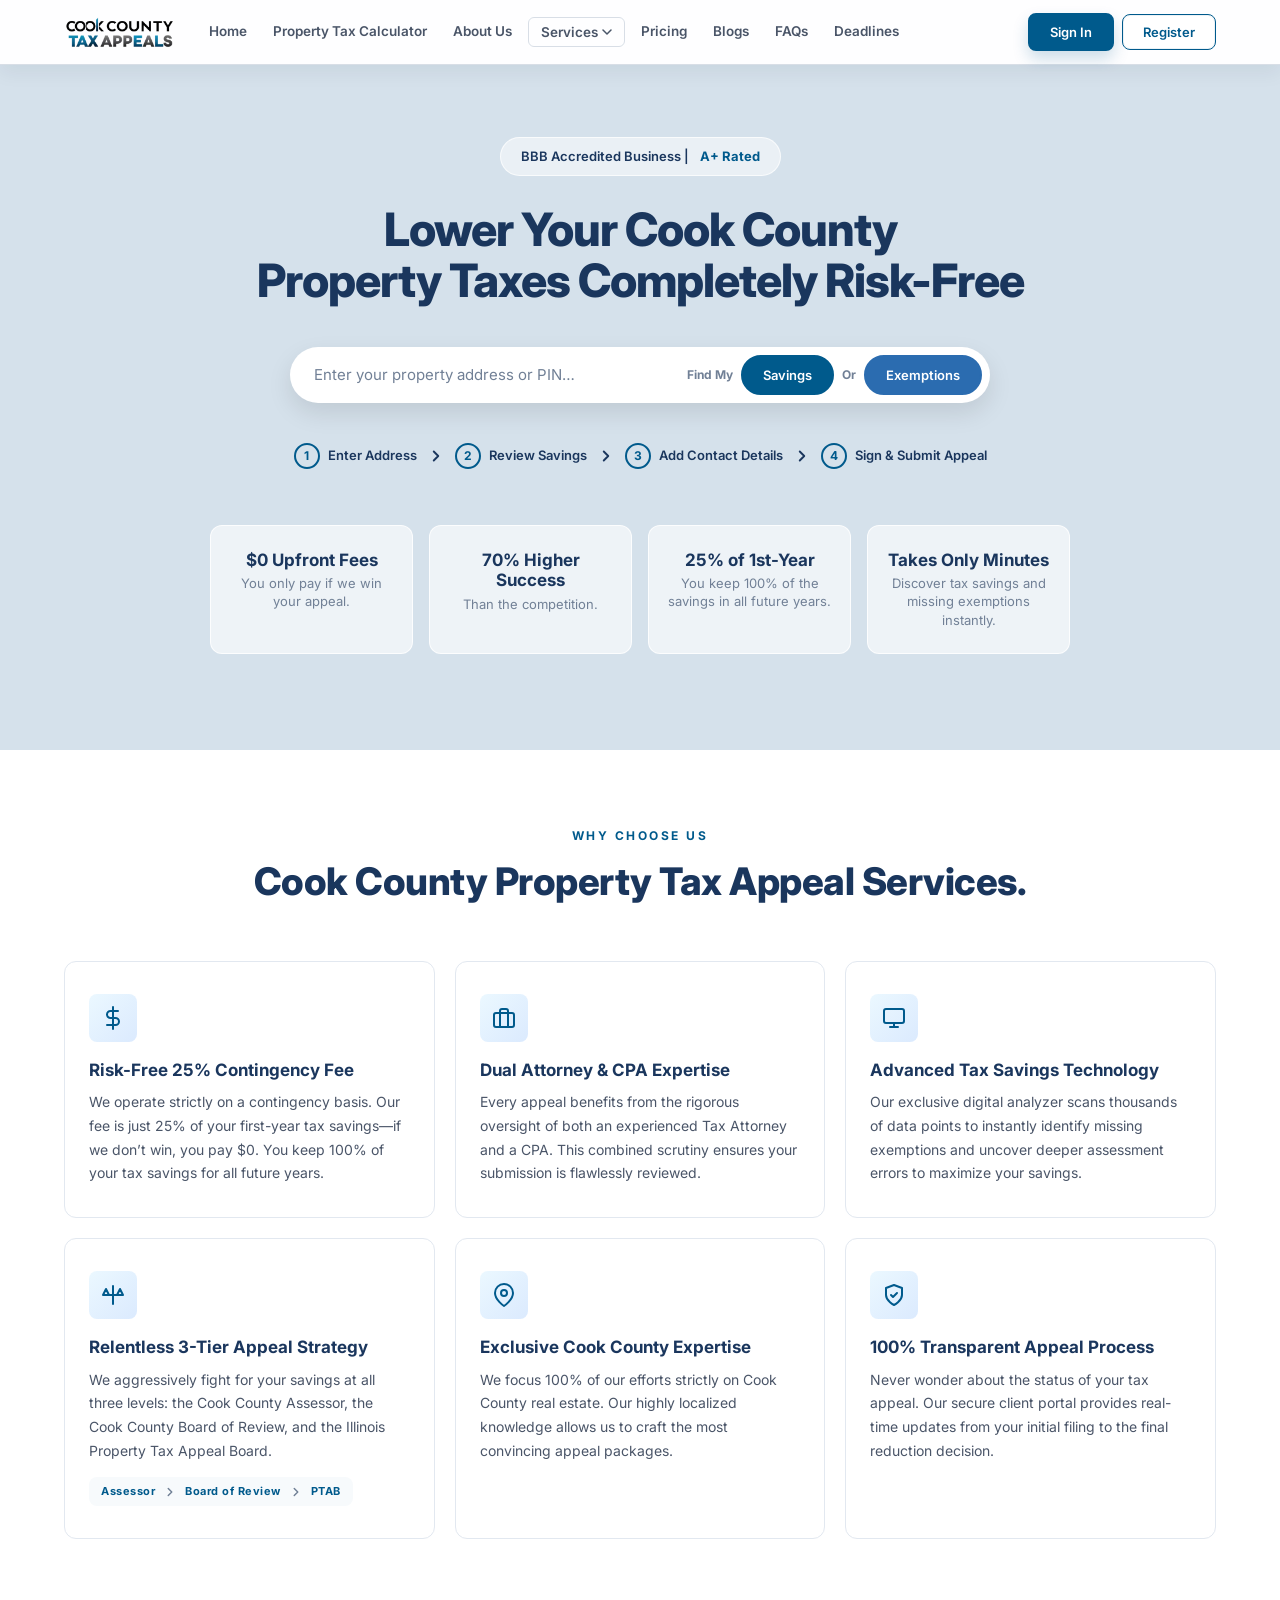
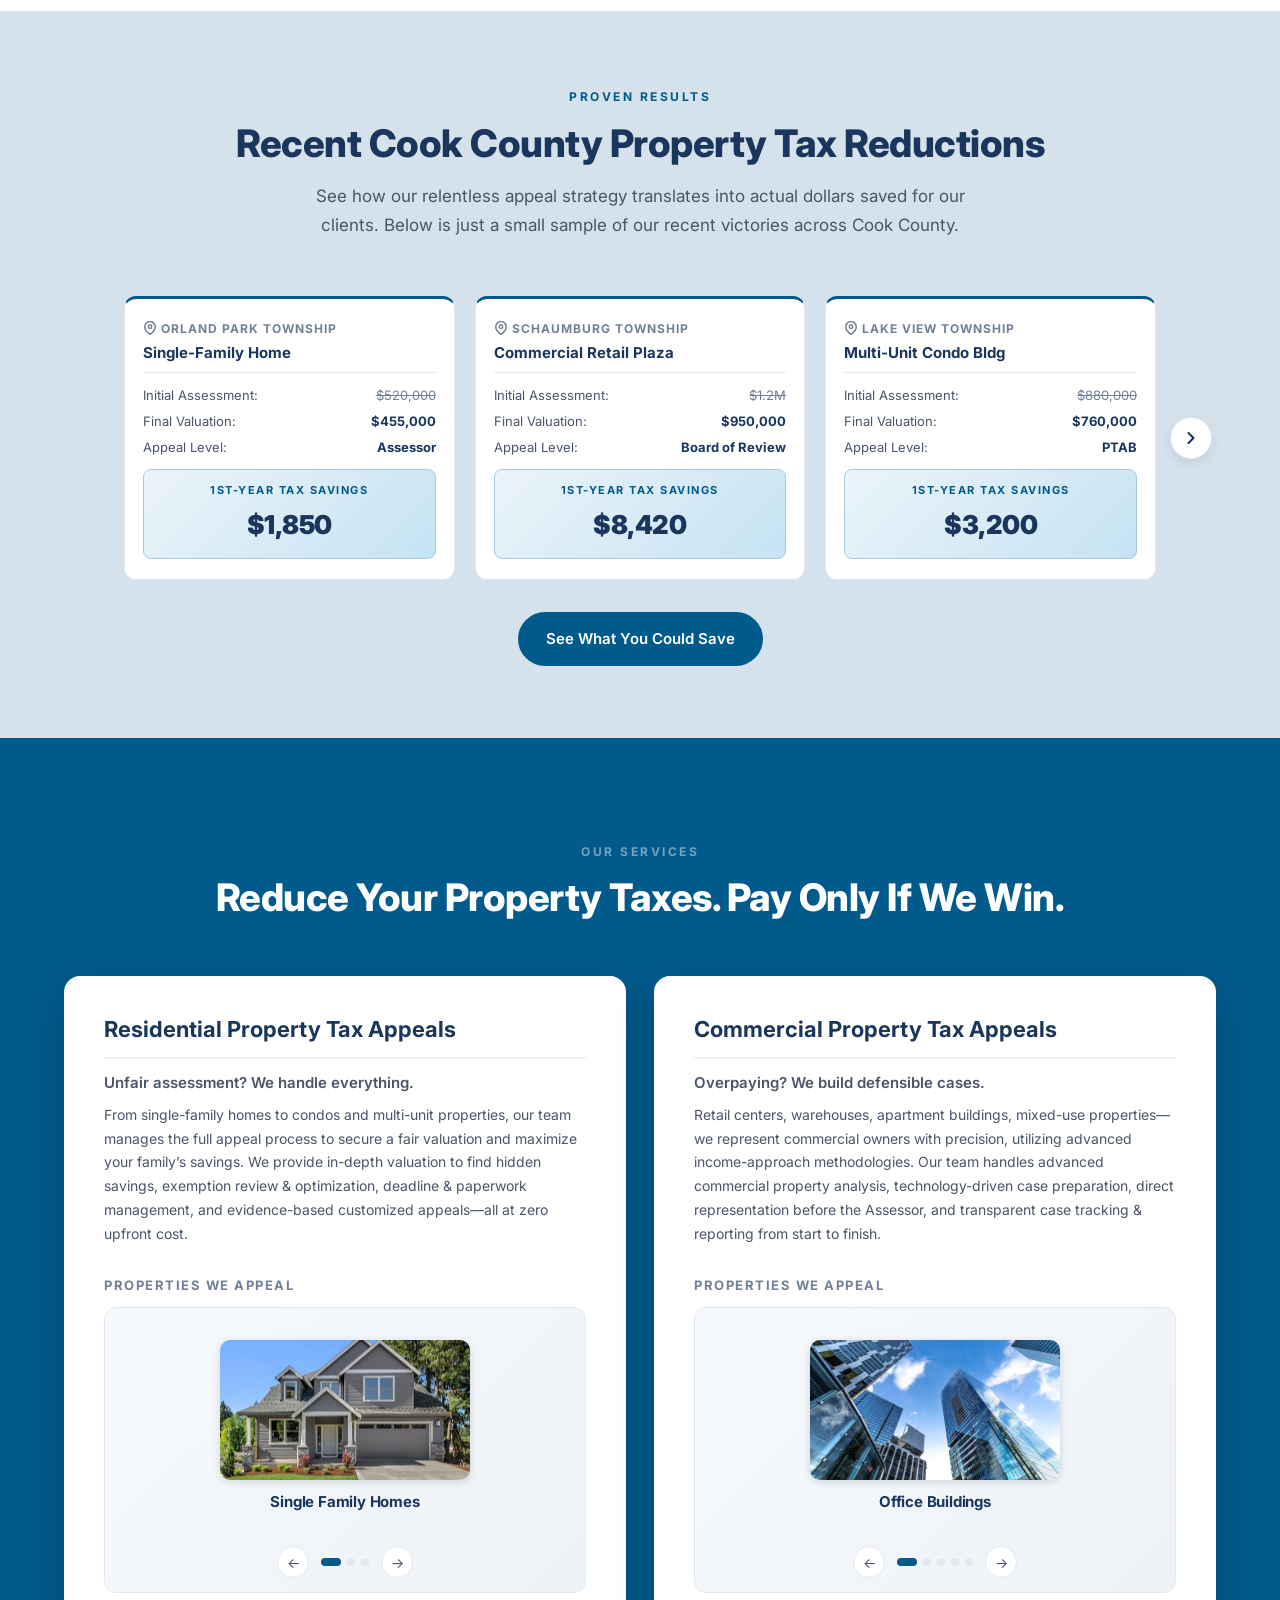
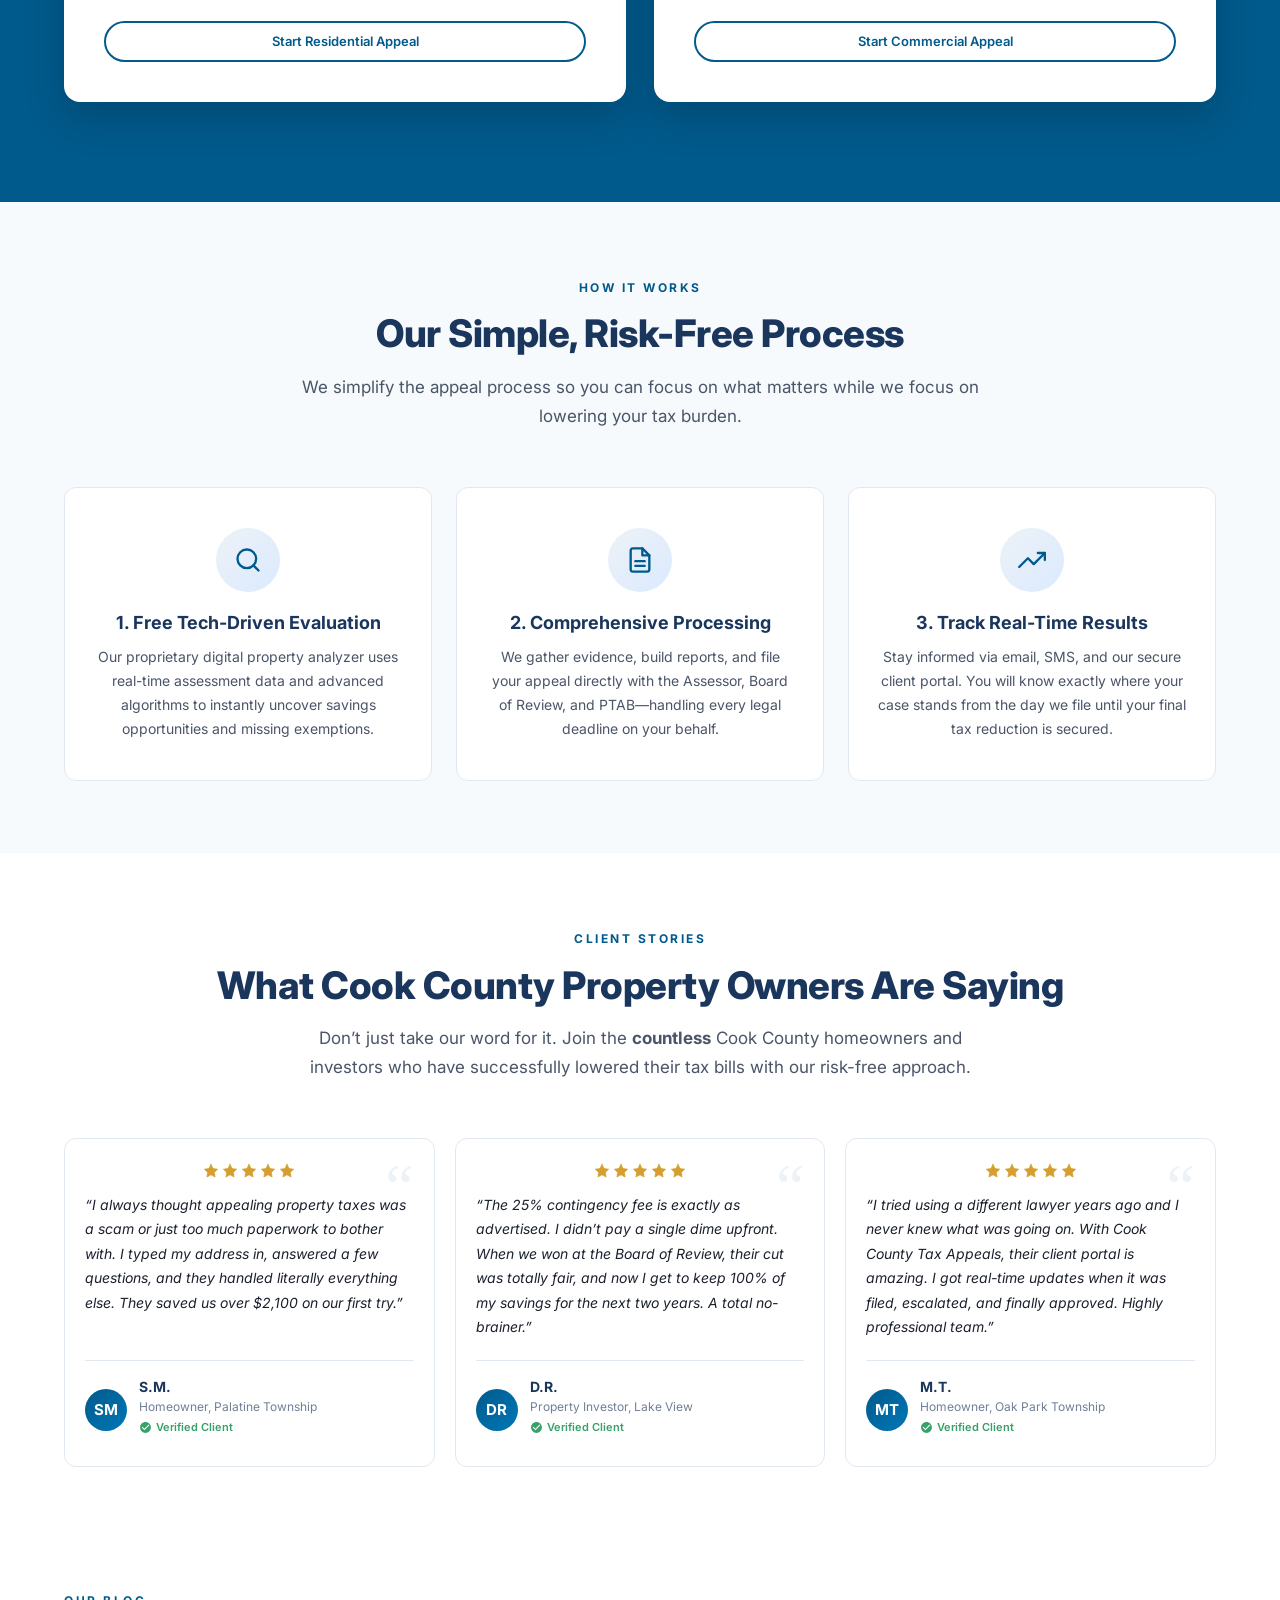
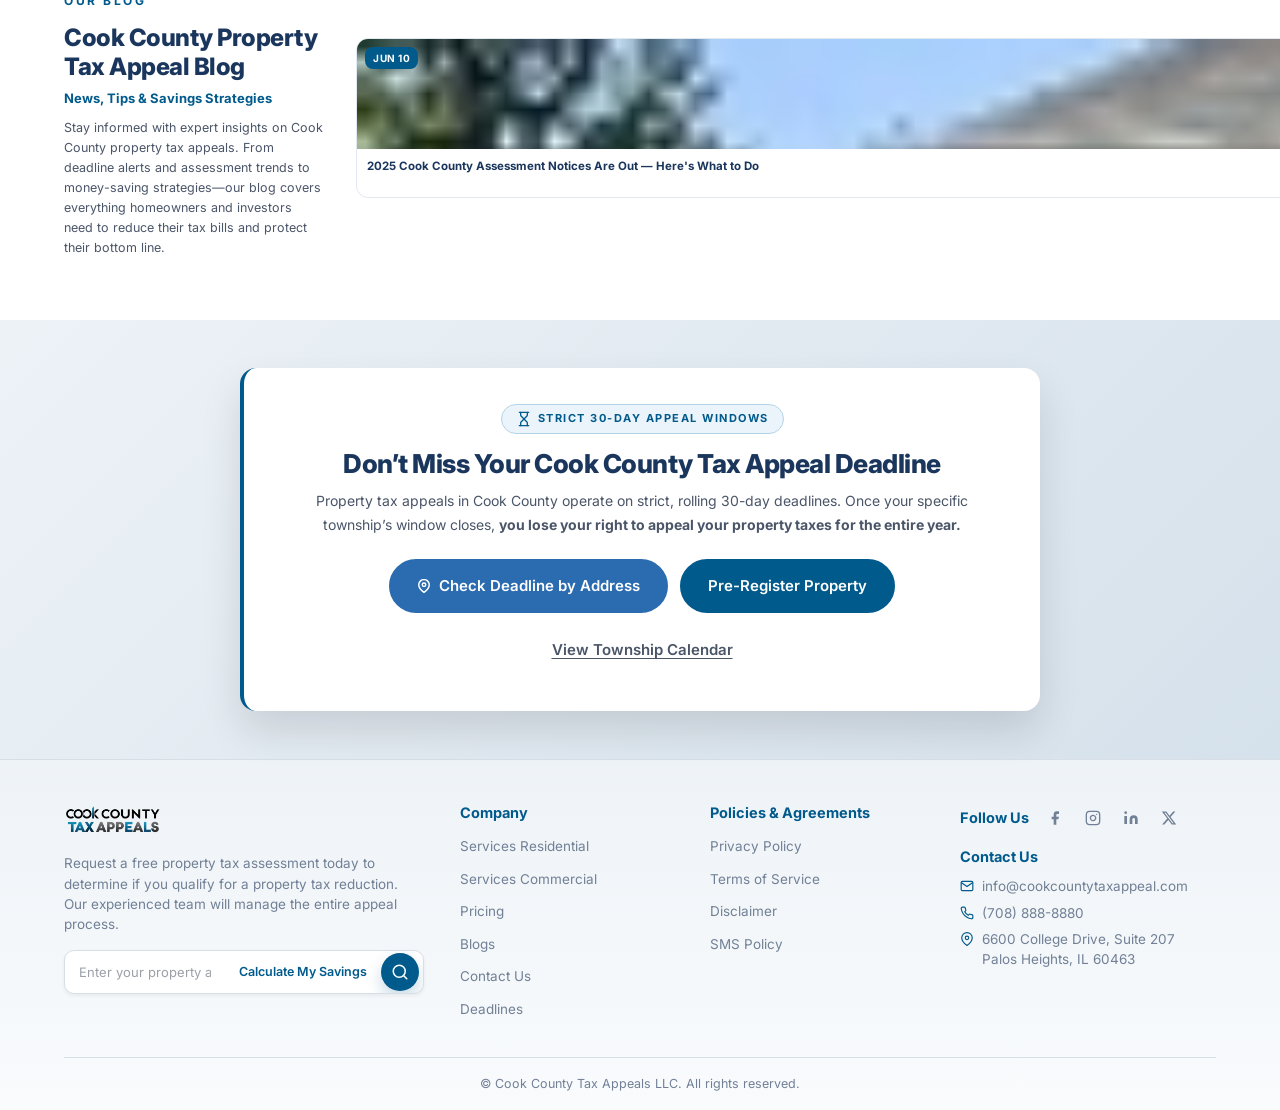
==== commit 98886db9: "Update homepage design and add new media/page folders" ====
--- a/Home/HomePage.html
+++ b/Home/HomePage.html
@@ -124,8 +124,8 @@
       <div class="container">
         <div class="section-header text-center">
           <div class="section-label">Why Choose Us</div>
-          <h2 id="why-heading" class="section-title">Why Choose Us for Your Cook County Property Tax Reduction?</h2>
-          <p class="section-subtitle">Cook County Property Tax Appeal Services.</p>
+          <h2 id="why-heading" class="section-title">Cook County Property Tax Appeal Services.</h2>
+          
         </div>
 
         <div class="features-grid">
@@ -176,7 +176,7 @@
       <div class="container">
         <div class="section-header">
           <div class="section-label">Proven Results</div>
-          <h2 id="wins-heading" class="section-title">Recent Cook County Tax Reductions</h2>
+          <h2 id="wins-heading" class="section-title">Recent Cook County Property Tax Reductions</h2>
           <p class="section-subtitle">See how our relentless appeal strategy translates into actual dollars saved for our clients. Below is just a small sample of our recent victories across Cook County.</p>
         </div>
 
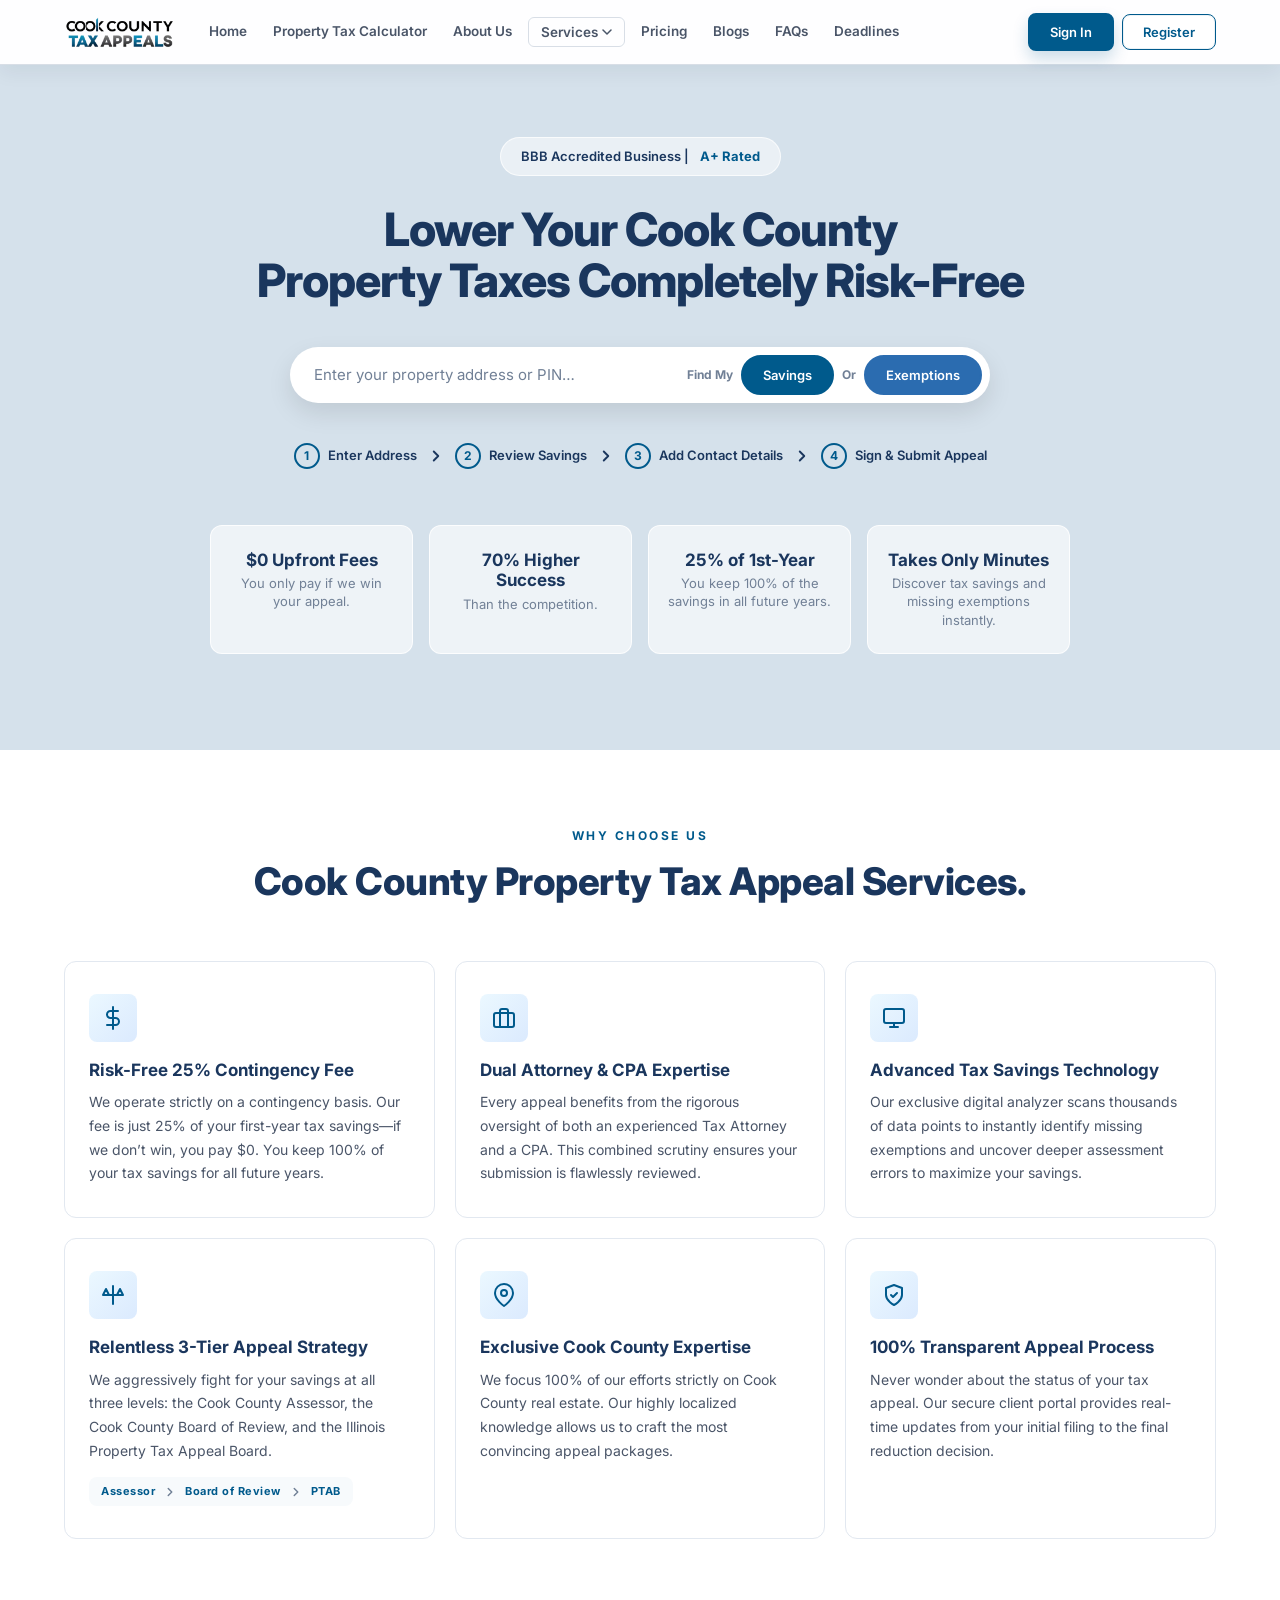
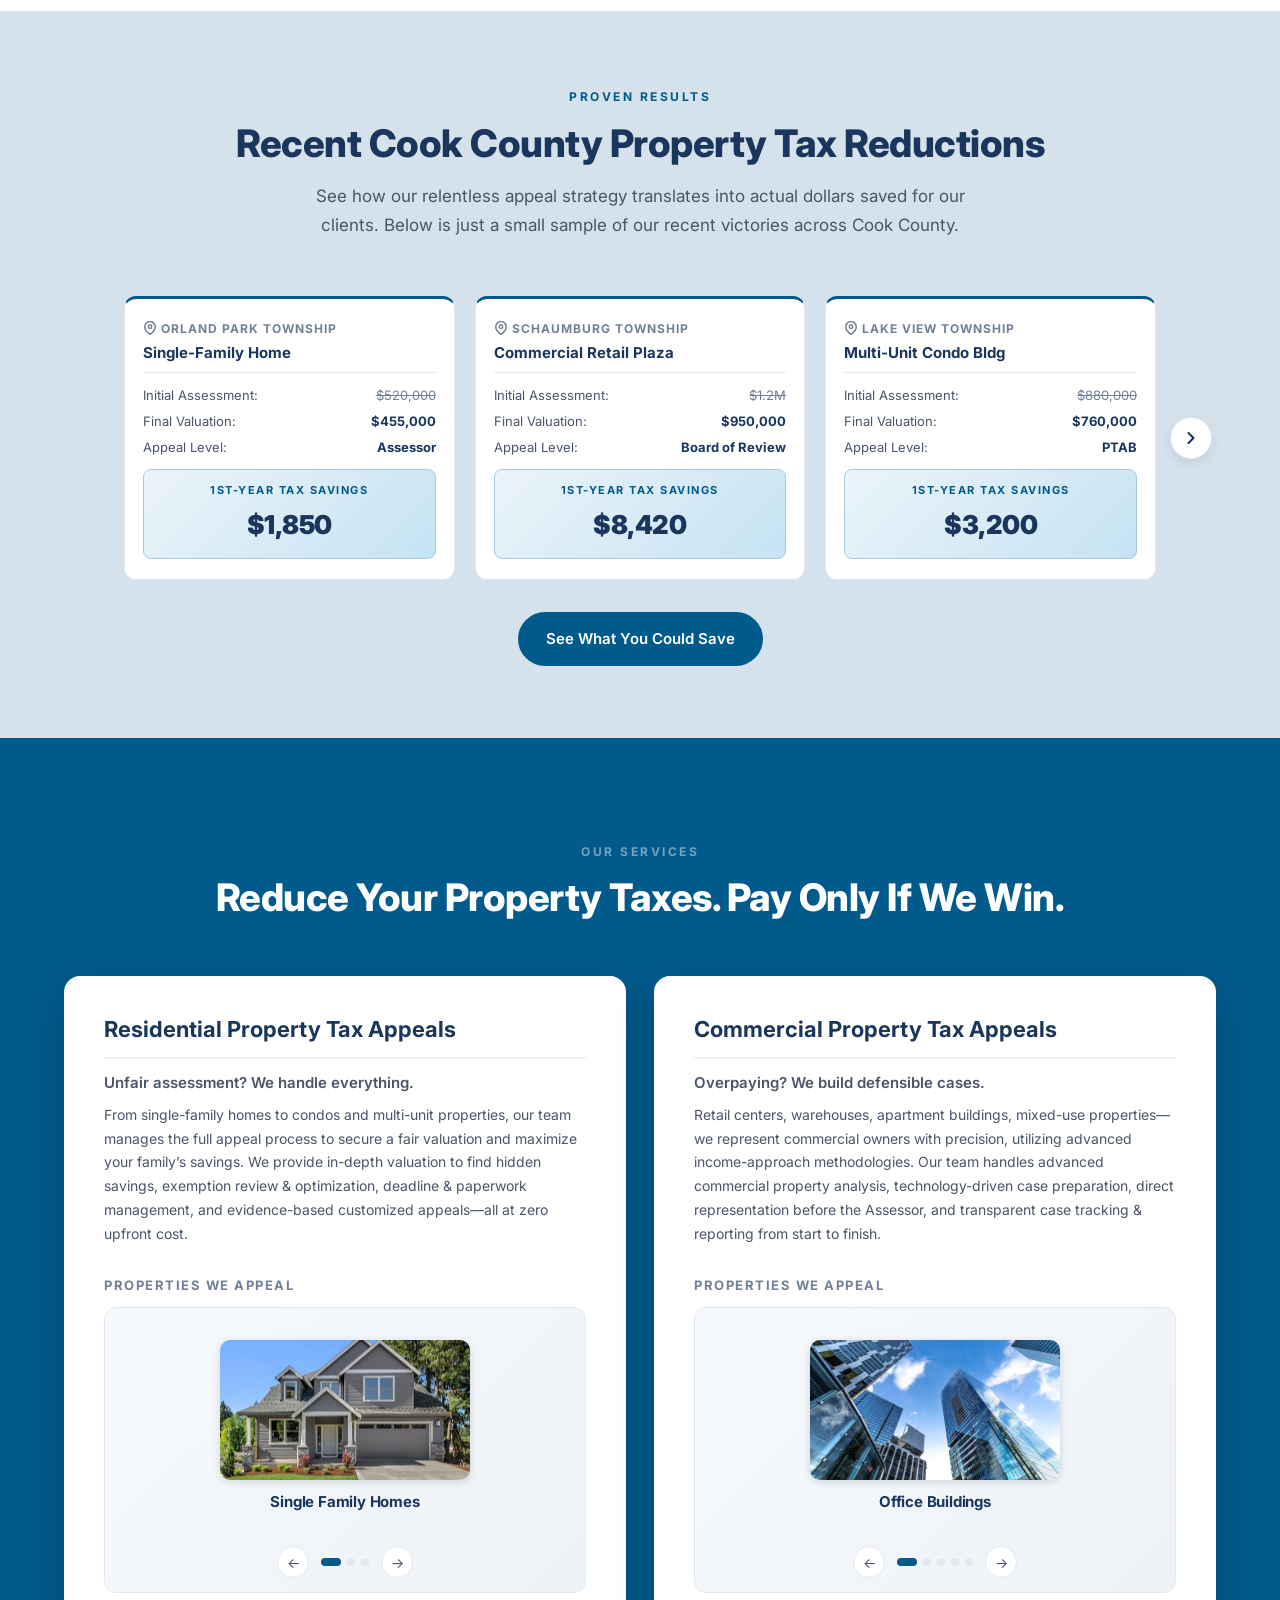
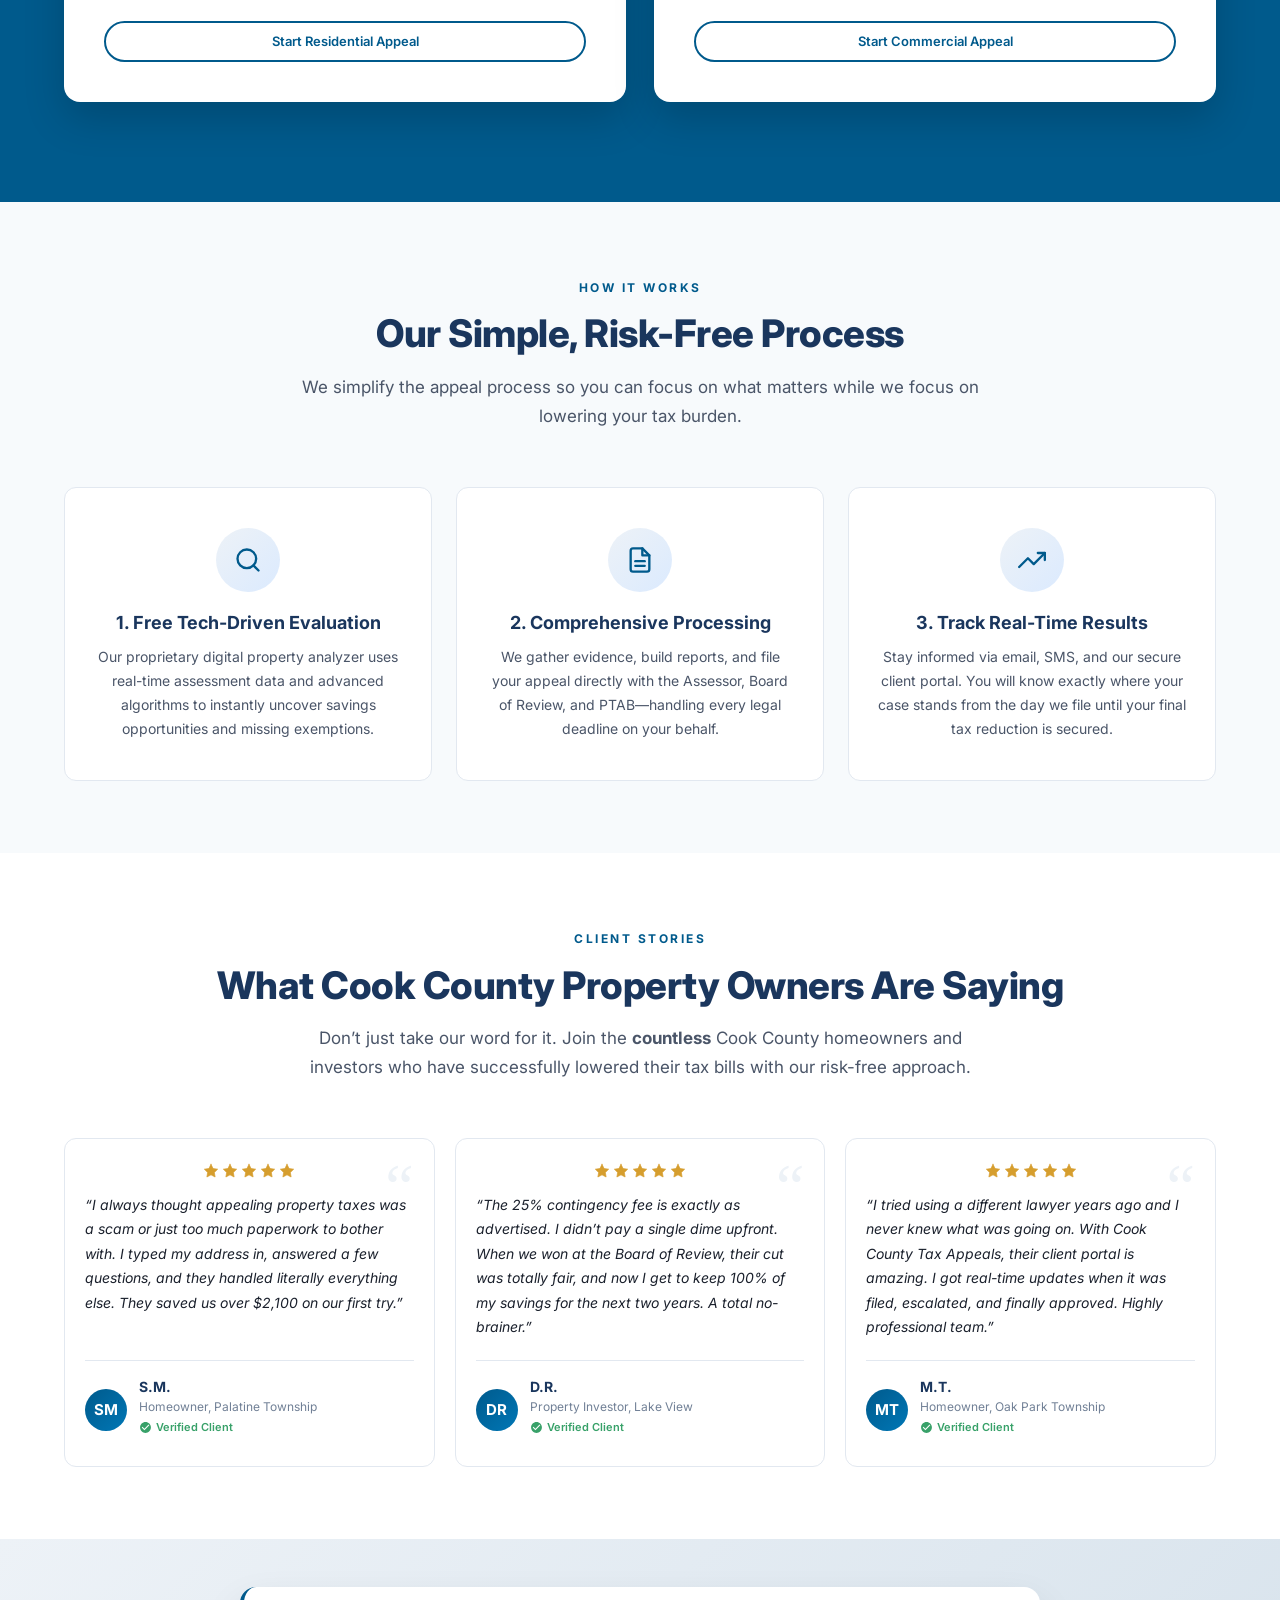
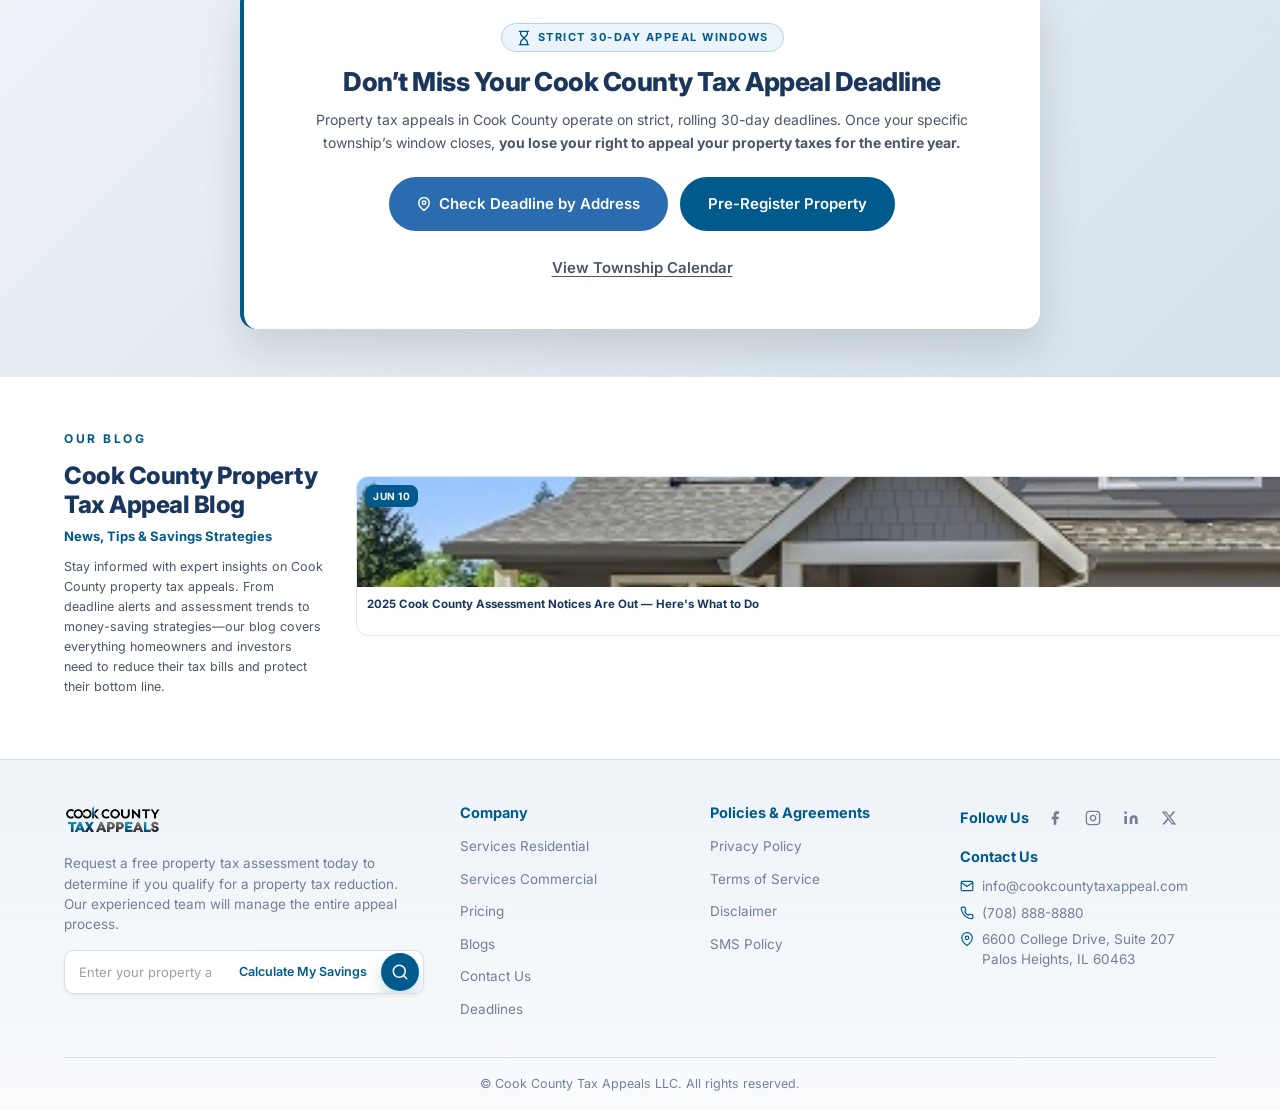
==== commit 6fb0dfd6: "Update homepage design and add new media/page folders" ====
--- a/Home/HomePage.html
+++ b/Home/HomePage.html
@@ -526,7 +526,21 @@
     </section>
 
   </main>
-
+ <!-- ═══ DEADLINE URGENCY ═══ -->
+    <section class="deadline-section" aria-labelledby="deadline-heading">
+      <div class="container">
+        <article class="deadline-card fade-up">
+          <div class="alert-badge"><svg xmlns="http://www.w3.org/2000/svg" width="16" height="16" viewBox="0 0 24 24" fill="none" stroke="currentColor" stroke-width="2" stroke-linecap="round" stroke-linejoin="round"><path d="M5 22h14"/><path d="M5 2h14"/><path d="M17 22v-4.172a2 2 0 0 0-.586-1.414L12 12l-4.414 4.414A2 2 0 0 0 7 17.828V22"/><path d="M7 2v4.172a2 2 0 0 0 .586 1.414L12 12l4.414-4.414A2 2 0 0 0 17 6.172V2"/></svg> Strict 30-Day Appeal Windows</div>
+          <h2 id="deadline-heading" class="section-title">Don’t Miss Your Cook County Tax Appeal Deadline</h2>
+          <p class="section-subtitle">Property tax appeals in Cook County operate on strict, rolling 30-day deadlines. Once your specific township’s window closes, <strong>you lose your right to appeal your property taxes for the entire year.</strong></p>
+          <div class="deadline-actions">
+            <a href="#" class="btn btn-secondary"><svg xmlns="http://www.w3.org/2000/svg" width="14" height="14" viewBox="0 0 24 24" fill="none" stroke="currentColor" stroke-width="2.5" stroke-linecap="round" stroke-linejoin="round"><path d="M21 10c0 7-9 13-9 13s-9-6-9-13a9 9 0 0 1 18 0z"/><circle cx="12" cy="10" r="3"/></svg> Check Deadline by Address</a>
+            <a href="#" class="btn btn-primary">Pre-Register Property</a>
+            <a href="https://www.cookcountytaxappeal.com/cook-county-property-tax-appeal-deadlines" class="btn-text-link">View Township Calendar</a>
+          </div>
+        </article>
+      </div>
+    </section>
     <!-- ═══ BLOG ═══ -->
     <section class="blog-section section-padding" aria-labelledby="blog-heading">
       <div class="container">
@@ -645,21 +659,7 @@
       </div>
     </section>
 
- <!-- ═══ DEADLINE URGENCY ═══ -->
-    <section class="deadline-section" aria-labelledby="deadline-heading">
-      <div class="container">
-        <article class="deadline-card fade-up">
-          <div class="alert-badge"><svg xmlns="http://www.w3.org/2000/svg" width="16" height="16" viewBox="0 0 24 24" fill="none" stroke="currentColor" stroke-width="2" stroke-linecap="round" stroke-linejoin="round"><path d="M5 22h14"/><path d="M5 2h14"/><path d="M17 22v-4.172a2 2 0 0 0-.586-1.414L12 12l-4.414 4.414A2 2 0 0 0 7 17.828V22"/><path d="M7 2v4.172a2 2 0 0 0 .586 1.414L12 12l4.414-4.414A2 2 0 0 0 17 6.172V2"/></svg> Strict 30-Day Appeal Windows</div>
-          <h2 id="deadline-heading" class="section-title">Don’t Miss Your Cook County Tax Appeal Deadline</h2>
-          <p class="section-subtitle">Property tax appeals in Cook County operate on strict, rolling 30-day deadlines. Once your specific township’s window closes, <strong>you lose your right to appeal your property taxes for the entire year.</strong></p>
-          <div class="deadline-actions">
-            <a href="#" class="btn btn-secondary"><svg xmlns="http://www.w3.org/2000/svg" width="14" height="14" viewBox="0 0 24 24" fill="none" stroke="currentColor" stroke-width="2.5" stroke-linecap="round" stroke-linejoin="round"><path d="M21 10c0 7-9 13-9 13s-9-6-9-13a9 9 0 0 1 18 0z"/><circle cx="12" cy="10" r="3"/></svg> Check Deadline by Address</a>
-            <a href="#" class="btn btn-primary">Pre-Register Property</a>
-            <a href="https://www.cookcountytaxappeal.com/cook-county-property-tax-appeal-deadlines" class="btn-text-link">View Township Calendar</a>
-          </div>
-        </article>
-      </div>
-    </section>
+
 
   <!-- ═══ FOOTER ═══ -->
   <footer class="site-footer">
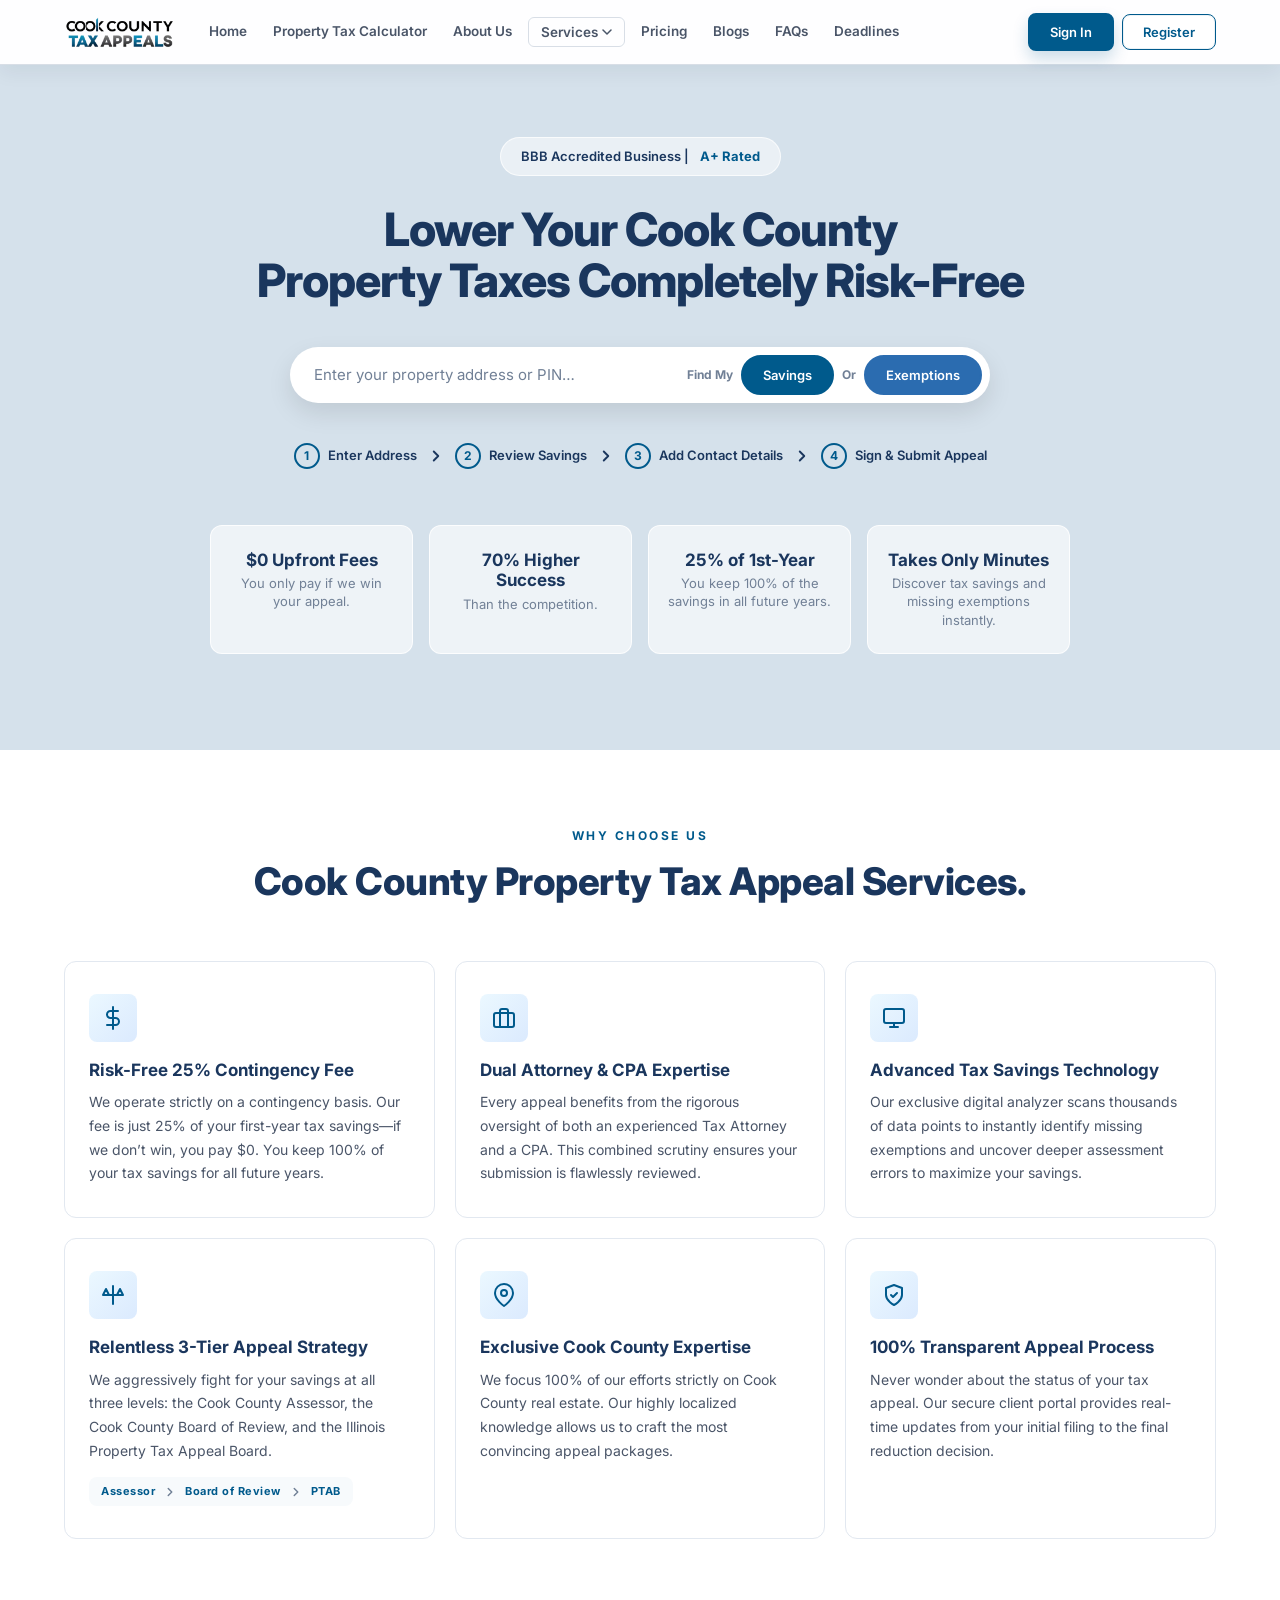
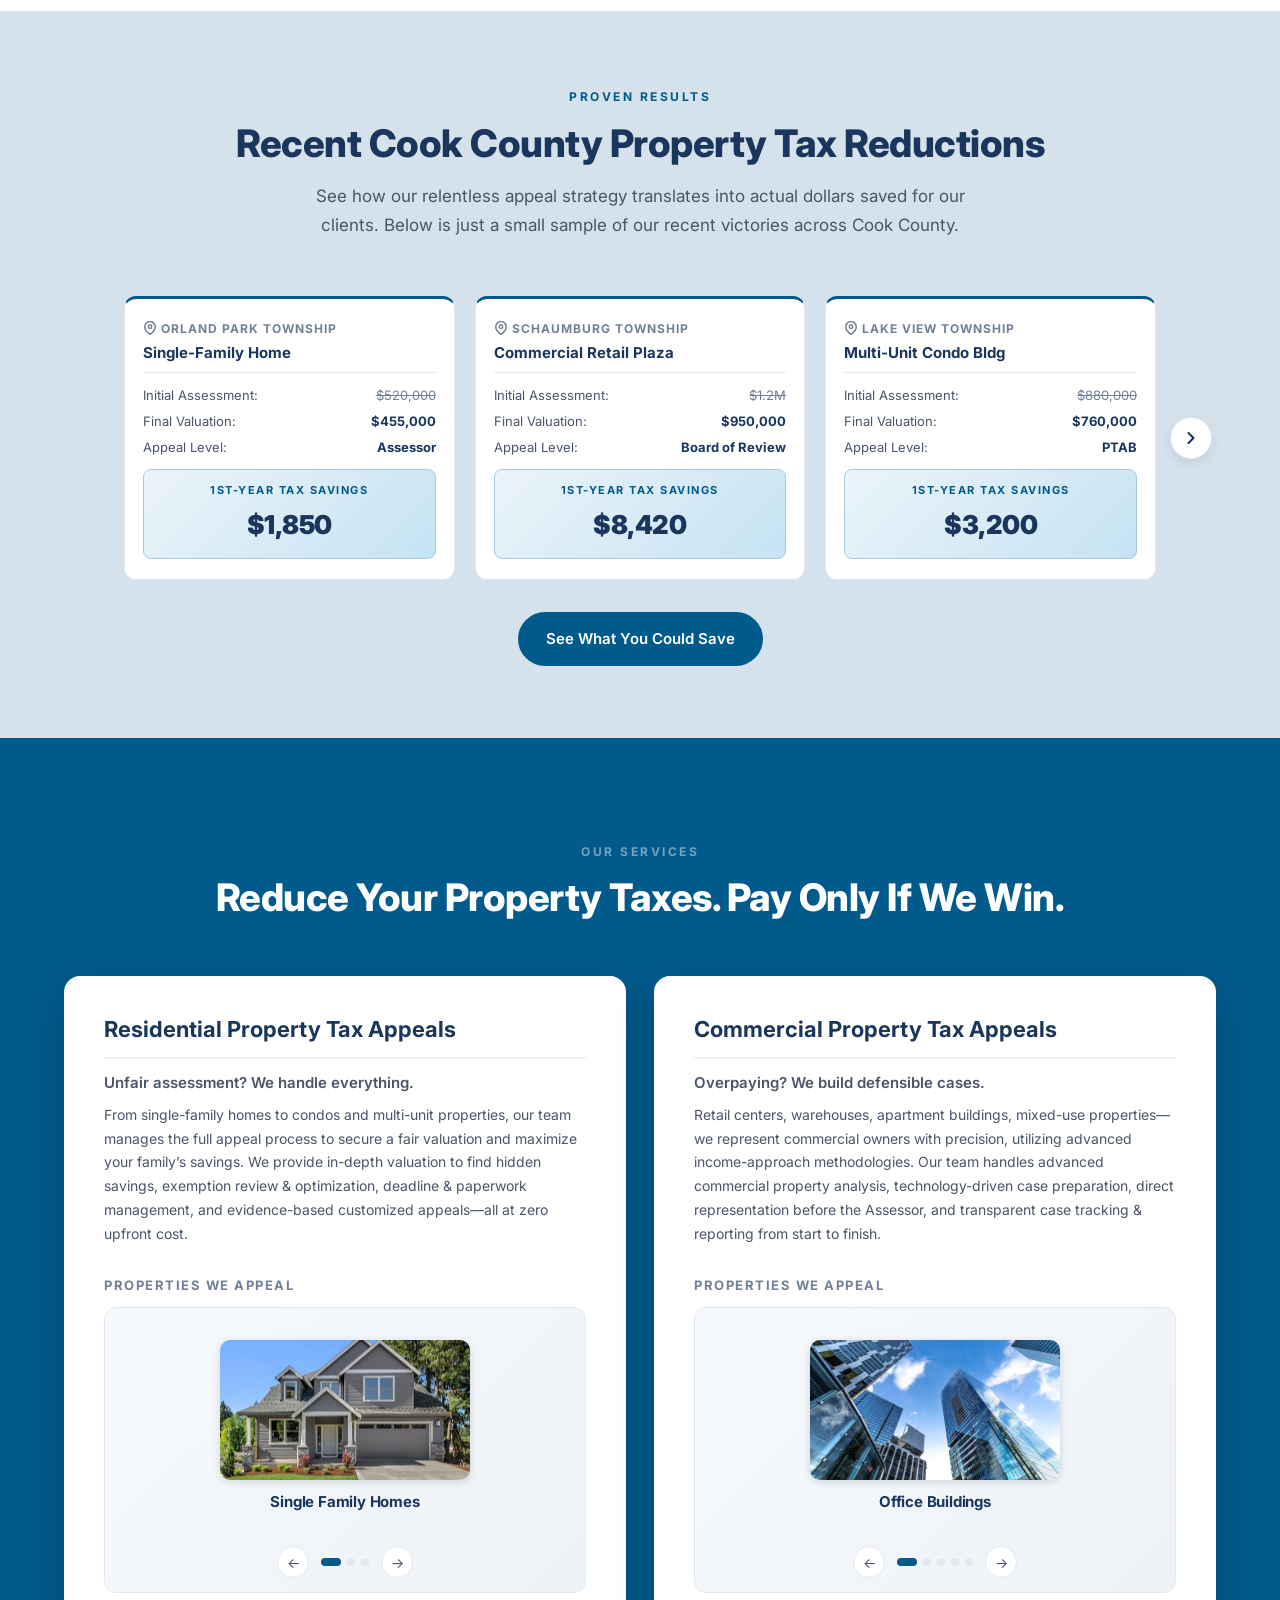
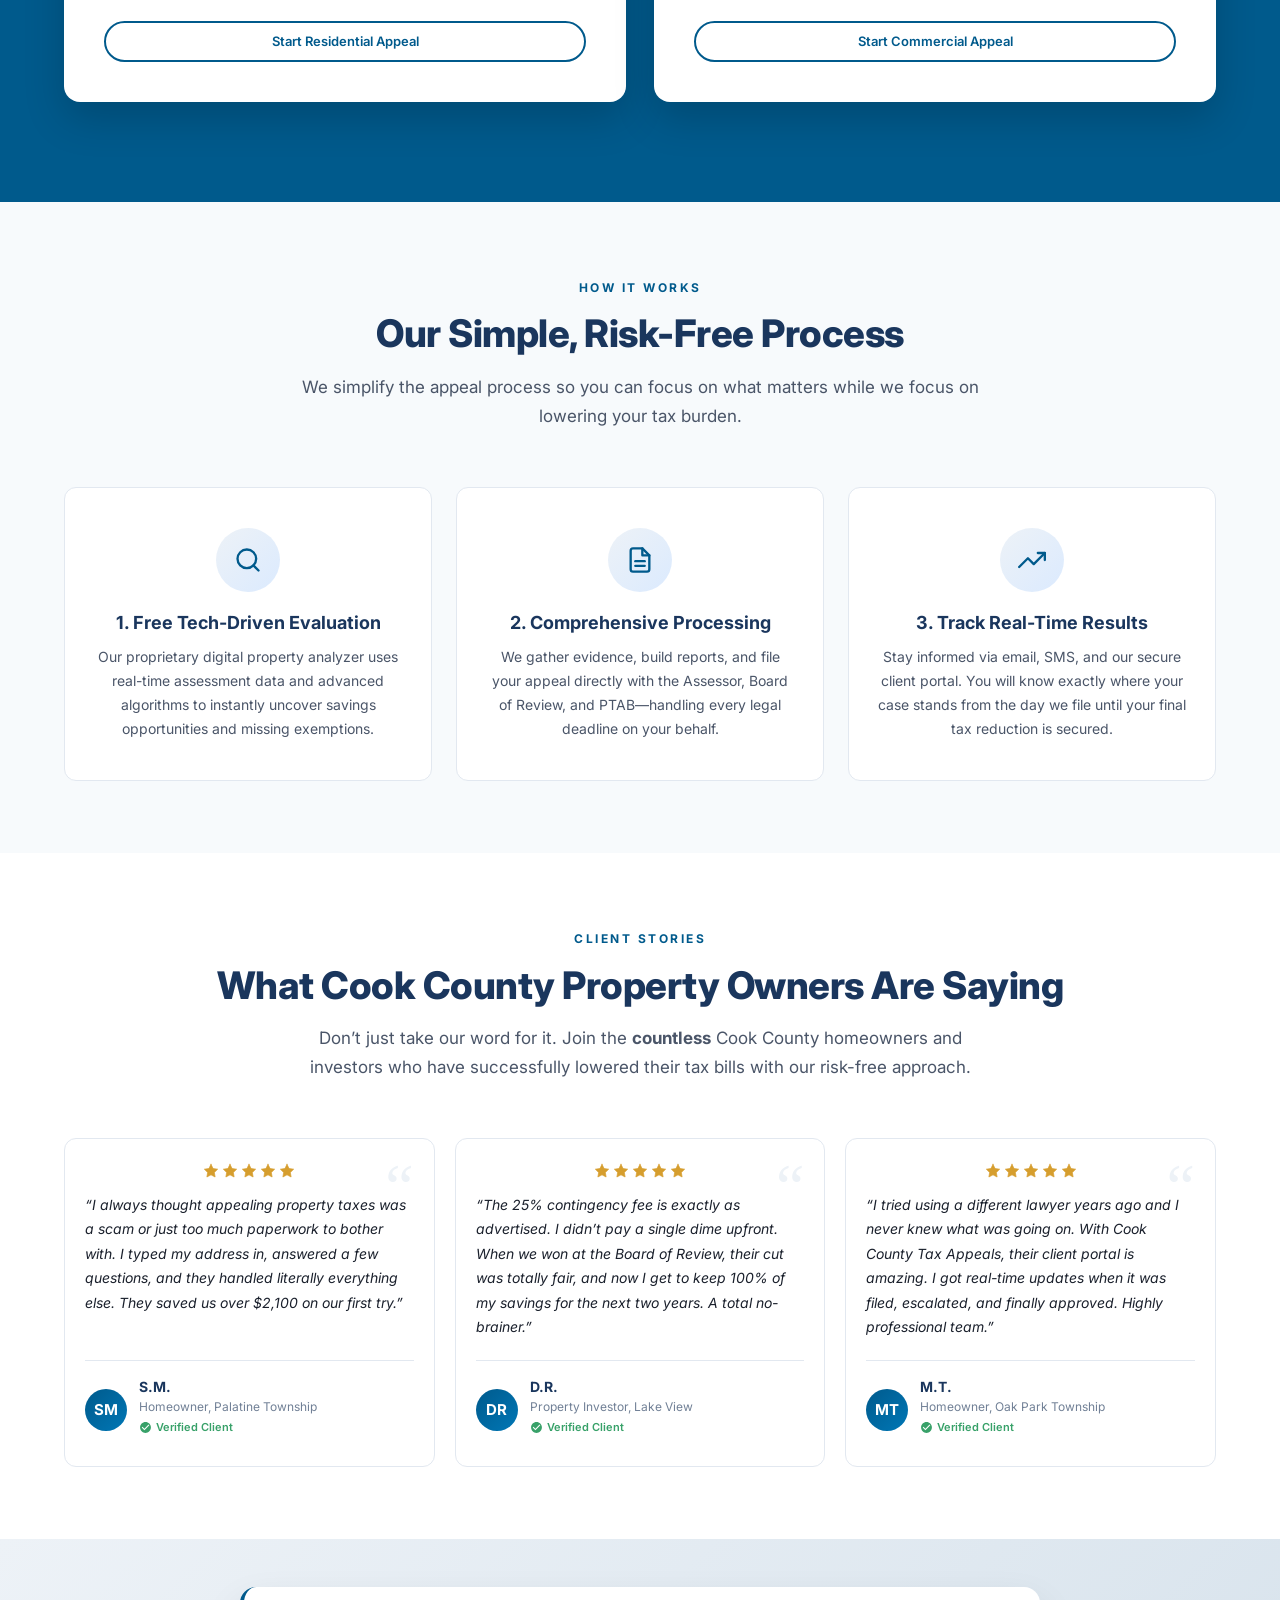
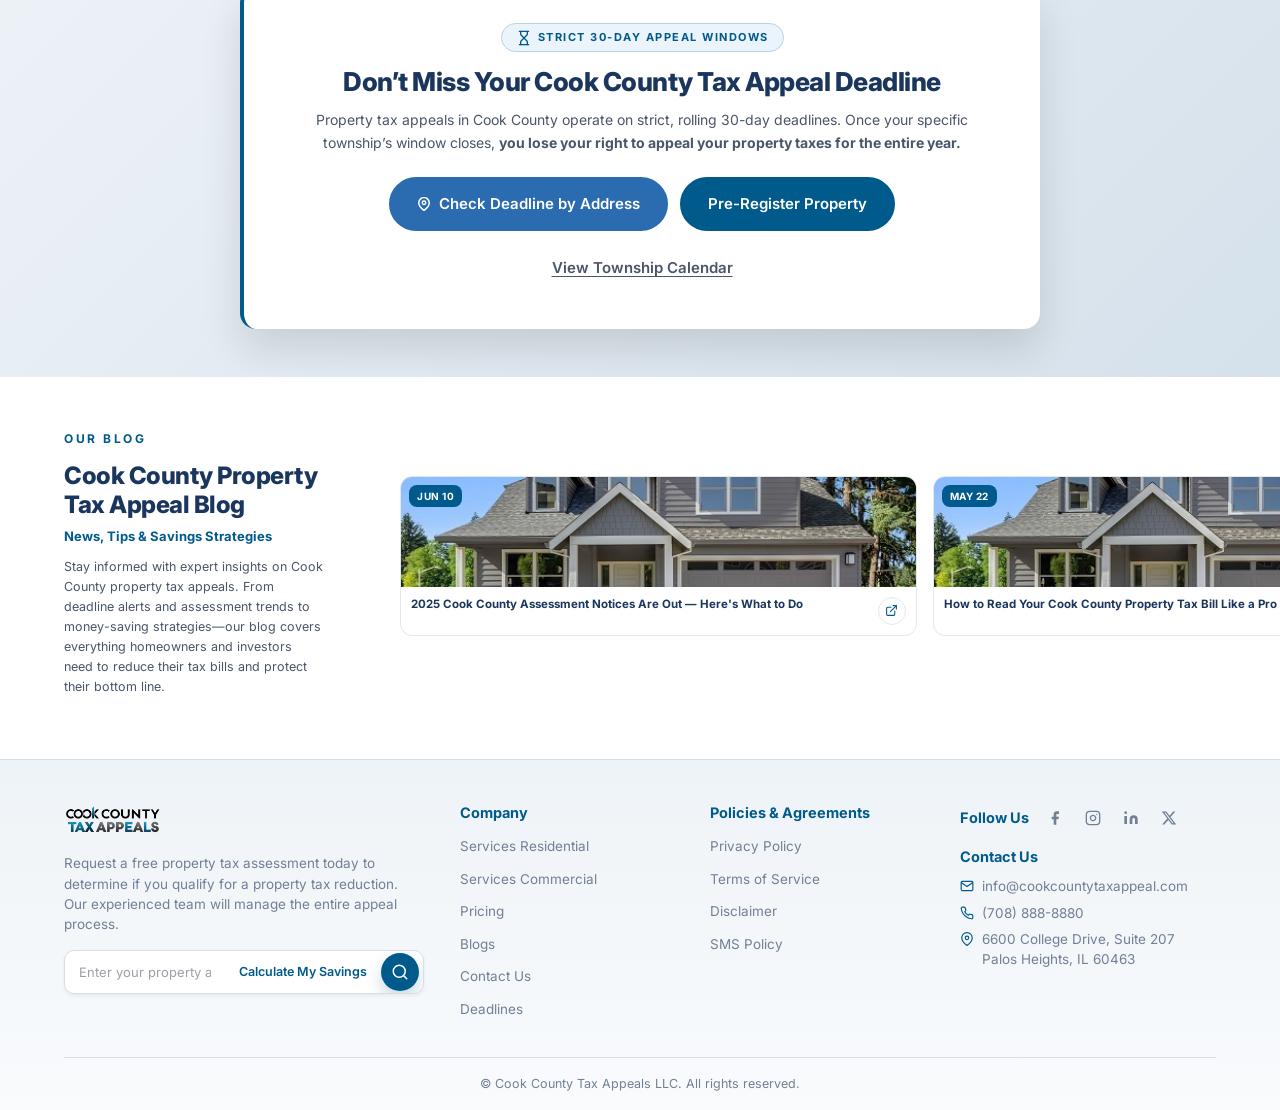
==== commit babdd2a1: "Fix blog carousel: add flanking prev/next arrows, show 3 cards, prevent stretching on wide screens" ====
--- a/Home/HomePage.html
+++ b/Home/HomePage.html
@@ -644,9 +644,6 @@
 
                 </div>
               </div>
-            </div>
-
-            <div class="blog-carousel-nav">
               <button class="blog-arrow prev" aria-label="Previous posts">
                 <svg viewBox="0 0 24 24" fill="none" stroke="currentColor" stroke-width="2.5" stroke-linecap="round" stroke-linejoin="round"><path d="m15 18-6-6 6-6"/></svg>
               </button>
@@ -654,6 +651,7 @@
                 <svg viewBox="0 0 24 24" fill="none" stroke="currentColor" stroke-width="2.5" stroke-linecap="round" stroke-linejoin="round"><path d="m9 18 6-6-6-6"/></svg>
               </button>
             </div>
+
           </div>
         </div>
       </div>
@@ -844,14 +842,14 @@
 
   // Blog carousel
   (function() {
-    const wrapper = document.querySelector('.blog-carousel-wrapper');
-    if (!wrapper) return;
-    const viewport = wrapper.querySelector('.blog-carousel-viewport');
-    const track = wrapper.querySelector('.blog-carousel-track');
+    const carousel = document.querySelector('.blog-carousel');
+    if (!carousel) return;
+    const viewport = carousel.querySelector('.blog-carousel-viewport');
+    const track = carousel.querySelector('.blog-carousel-track');
     const cards = Array.from(track.querySelectorAll('.blog-card'));
-    const prevBtn = wrapper.querySelector('.blog-arrow.prev');
-    const nextBtn = wrapper.querySelector('.blog-arrow.next');
-    const visibleCount = () => window.innerWidth < 768 ? 1 : 2;
+    const prevBtn = carousel.querySelector('.blog-arrow.prev');
+    const nextBtn = carousel.querySelector('.blog-arrow.next');
+    const visibleCount = () => window.innerWidth < 768 ? 1 : 3;
     let offset = 0;
 
     function render() {
--- a/Home/home.css
+++ b/Home/home.css
@@ -1259,7 +1259,10 @@
   color: var(--bg-white);
 }
 
-.blog-carousel { position: relative; }
+.blog-carousel {
+  position: relative;
+  padding: 0 44px;
+}
 
 .blog-carousel-viewport {
   overflow: hidden;
@@ -1349,13 +1352,13 @@
 
 /* Blog carousel navigation */
 .blog-carousel-nav {
-  display: flex;
-  justify-content: center;
-  gap: 8px;
-  margin-top: 12px;
+  display: none;
 }
 
 .blog-arrow {
+  position: absolute;
+  top: 50%;
+  transform: translateY(-50%);
   width: 32px;
   height: 32px;
   border-radius: 50%;
@@ -1373,6 +1376,8 @@
   color: var(--bg-white);
   border-color: var(--primary);
 }
+.blog-arrow.prev { left: 0; }
+.blog-arrow.next { right: 0; }
 .blog-arrow svg {
   width: 15px;
   height: 15px;
